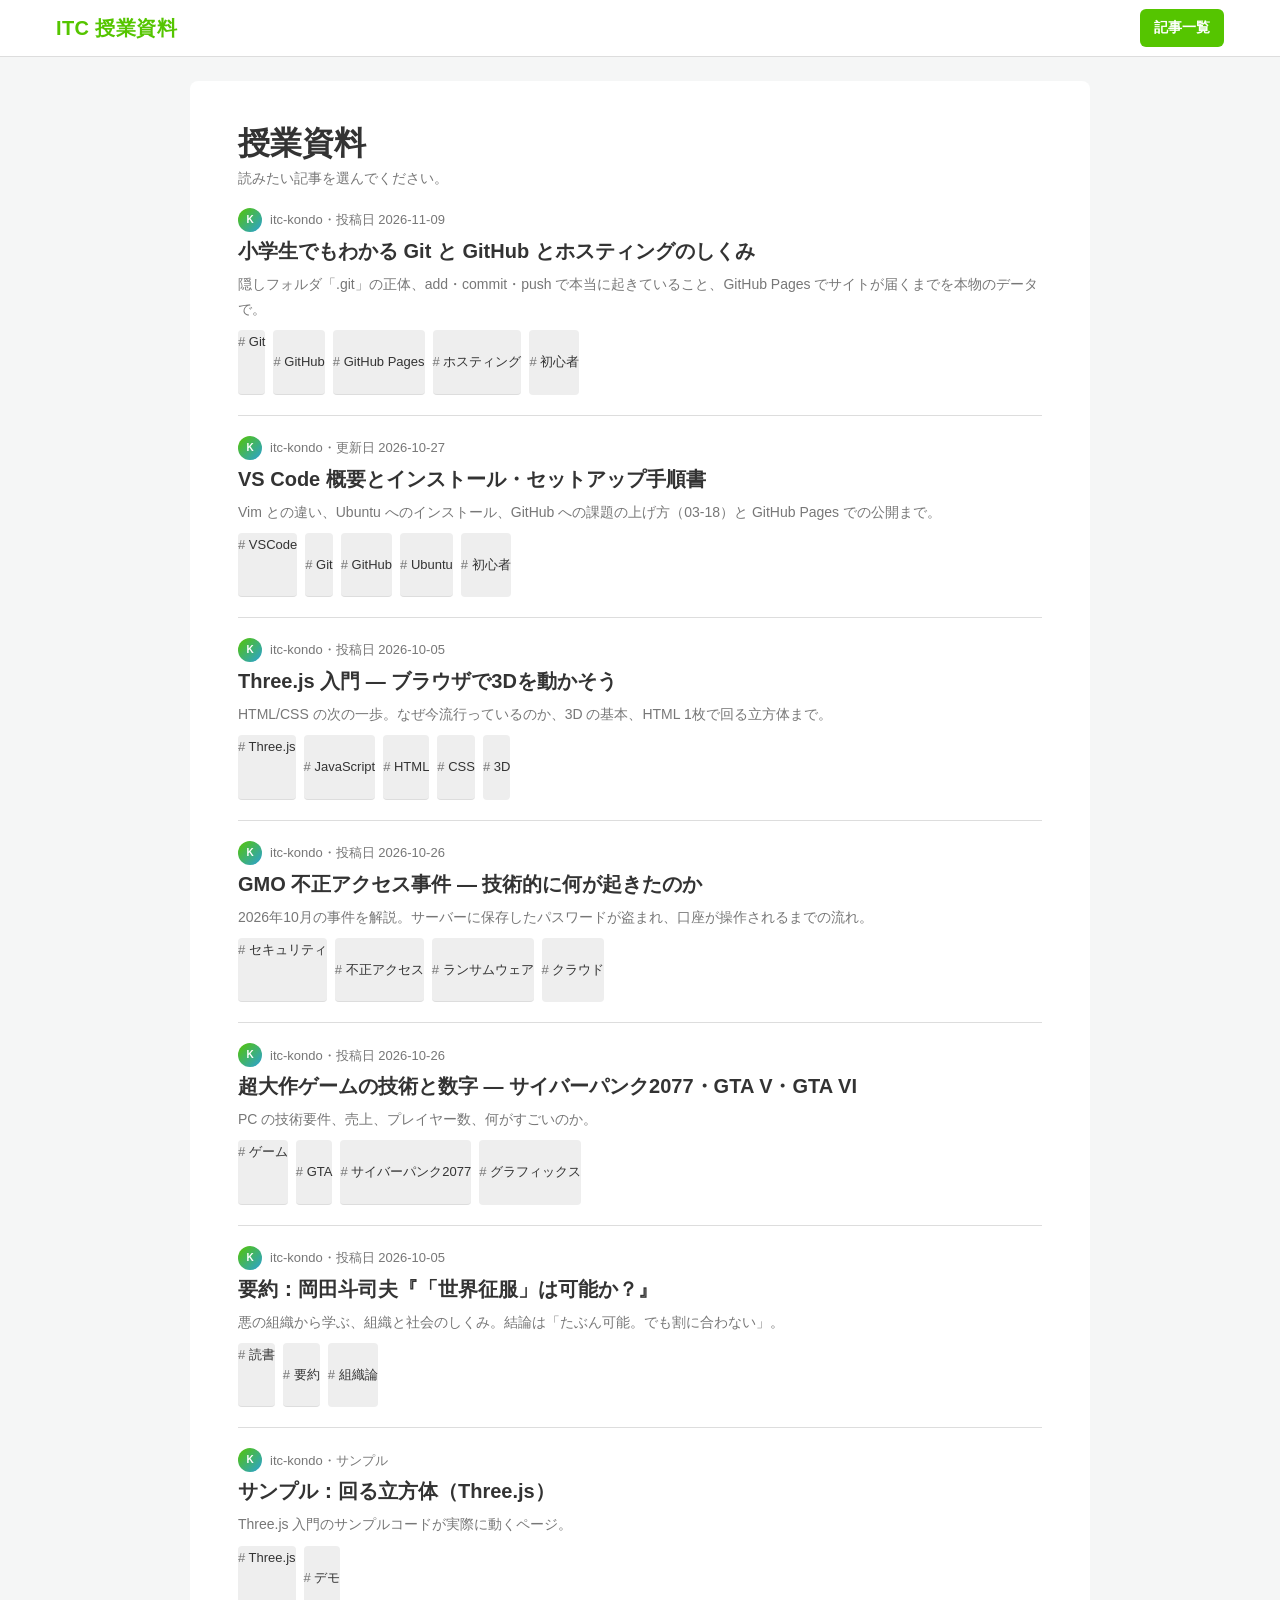
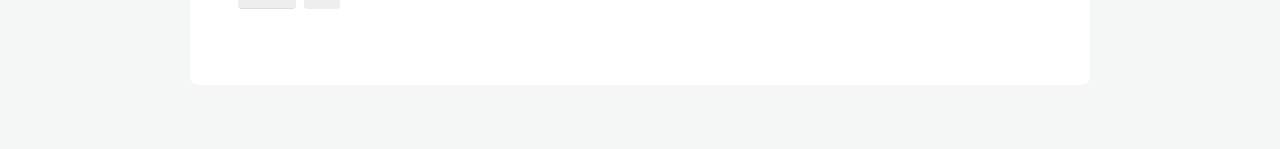
==== index.html @ 18dce59f "授業資料: 小学生でもわかる Git と GitHub とホスティングのしくみ を追加" ====
<!DOCTYPE html>
<html lang="ja">
<head>
  <meta charset="UTF-8">
  <meta name="viewport" content="width=device-width, initial-scale=1">
  <title>ITC 授業資料</title>
  <link rel="stylesheet" href="style.css">
</head>
<body>
<header class="site-header">
  <div class="site-header-inner">
    <a class="site-logo" href="./">ITC 授業資料</a>
    <nav class="site-nav"><a href="./">記事一覧</a></nav>
  </div>
</header>
<div class="layout">
<main>
  <h1>授業資料</h1>
  <p class="date">読みたい記事を選んでください。</p>

  <ul class="feed">
    <li>
      <div class="feed-meta"><span class="avatar">K</span>itc-kondo・投稿日 2026-11-09</div>
      <a class="feed-title" href="git-basics.html">小学生でもわかる Git と GitHub とホスティングのしくみ</a>
      <p>隠しフォルダ「.git」の正体、add・commit・push で本当に起きていること、GitHub Pages でサイトが届くまでを本物のデータで。</p>
      <ul class="tags"><li>Git</li><li>GitHub</li><li>GitHub Pages</li><li>ホスティング</li><li>初心者</li></ul>
    </li>
    <li>
      <div class="feed-meta"><span class="avatar">K</span>itc-kondo・更新日 2026-10-27</div>
      <a class="feed-title" href="vscode.html">VS Code 概要とインストール・セットアップ手順書</a>
      <p>Vim との違い、Ubuntu へのインストール、GitHub への課題の上げ方（03-18）と GitHub Pages での公開まで。</p>
      <ul class="tags"><li>VSCode</li><li>Git</li><li>GitHub</li><li>Ubuntu</li><li>初心者</li></ul>
    </li>
    <li>
      <div class="feed-meta"><span class="avatar">K</span>itc-kondo・投稿日 2026-10-05</div>
      <a class="feed-title" href="threejs.html">Three.js 入門 ― ブラウザで3Dを動かそう</a>
      <p>HTML/CSS の次の一歩。なぜ今流行っているのか、3D の基本、HTML 1枚で回る立方体まで。</p>
      <ul class="tags"><li>Three.js</li><li>JavaScript</li><li>HTML</li><li>CSS</li><li>3D</li></ul>
    </li>
    <li>
      <div class="feed-meta"><span class="avatar">K</span>itc-kondo・投稿日 2026-10-26</div>
      <a class="feed-title" href="gmo-incident.html">GMO 不正アクセス事件 ― 技術的に何が起きたのか</a>
      <p>2026年10月の事件を解説。サーバーに保存したパスワードが盗まれ、口座が操作されるまでの流れ。</p>
      <ul class="tags"><li>セキュリティ</li><li>不正アクセス</li><li>ランサムウェア</li><li>クラウド</li></ul>
    </li>
    <li>
      <div class="feed-meta"><span class="avatar">K</span>itc-kondo・投稿日 2026-10-26</div>
      <a class="feed-title" href="games.html">超大作ゲームの技術と数字 ― サイバーパンク2077・GTA V・GTA VI</a>
      <p>PC の技術要件、売上、プレイヤー数、何がすごいのか。</p>
      <ul class="tags"><li>ゲーム</li><li>GTA</li><li>サイバーパンク2077</li><li>グラフィックス</li></ul>
    </li>
    <li>
      <div class="feed-meta"><span class="avatar">K</span>itc-kondo・投稿日 2026-10-05</div>
      <a class="feed-title" href="sekai-seifuku.html">要約：岡田斗司夫『「世界征服」は可能か？』</a>
      <p>悪の組織から学ぶ、組織と社会のしくみ。結論は「たぶん可能。でも割に合わない」。</p>
      <ul class="tags"><li>読書</li><li>要約</li><li>組織論</li></ul>
    </li>
    <li>
      <div class="feed-meta"><span class="avatar">K</span>itc-kondo・サンプル</div>
      <a class="feed-title" href="demo/cube.html">サンプル：回る立方体（Three.js）</a>
      <p>Three.js 入門のサンプルコードが実際に動くページ。</p>
      <ul class="tags"><li>Three.js</li><li>デモ</li></ul>
    </li>
  </ul>
</main>
</div>
</body>
</html>
---- style.css ----
/* =========================================================
   技術記事サイト風のレイアウト（グレーの背景に白い記事カード）
   ========================================================= */
:root {
  --page-bg: #f5f6f6;
  --bg: #ffffff;            /* 記事カードの背景（図のチップの塗りにも使う） */
  --text: #333333;
  --muted: #777777;
  --line: #dddddd;
  --brand: #55c500;         /* ヘッダーやボタンの緑 */
  --brand-dark: #3ea400;
  --link: #0f83fd;
  --accent: #0f83fd;        /* 図・チップの色 */
  --accent-soft: #eef6ff;
  --code-bg: #364549;
  --code-text: #e3e3e3;
  --inline-code-bg: rgba(0, 0, 0, 0.05);
  --th-bg: #f6f7f7;
  --tag-bg: #eeeeee;
  --info-bg: #e8f3ff;
  --info-line: #87b9f0;
  --warn-bg: #fdf9e2;
  --warn-line: #e3c64a;
}
@media (prefers-color-scheme: dark) {
  :root {
    --page-bg: #1b1b1b;
    --bg: #262626;
    --text: #e6e6e6;
    --muted: #a3a3a3;
    --line: #3d3d3d;
    --link: #5aa9ff;
    --accent: #5aa9ff;
    --accent-soft: #1e2b3d;
    --code-bg: #1f2b2e;
    --inline-code-bg: rgba(255, 255, 255, 0.1);
    --th-bg: #2f2f2f;
    --tag-bg: #3a3a3a;
    --info-bg: #1e2b3d;
    --info-line: #3f6ea8;
    --warn-bg: #3a3420;
    --warn-line: #8a7425;
  }
}

* { box-sizing: border-box; }
html { -webkit-text-size-adjust: 100%; }
body {
  margin: 0;
  background: var(--page-bg);
  color: var(--text);
  font-family: -apple-system, BlinkMacSystemFont, "Hiragino Kaku Gothic ProN", "Hiragino Sans", "Noto Sans JP", Meiryo, sans-serif;
  font-size: 16px;
  line-height: 1.8;
  word-wrap: break-word;
}
a { color: var(--link); text-decoration: none; }
a:hover { text-decoration: underline; }

/* ---------- サイトのヘッダー ---------- */
.site-header {
  background: var(--bg);
  border-bottom: 1px solid var(--line);
}
.site-header-inner {
  max-width: 1200px;
  margin: 0 auto;
  height: 56px;
  padding: 0 16px;
  display: flex;
  align-items: center;
  justify-content: space-between;
}
.site-logo {
  color: var(--brand);
  font-weight: 800;
  font-size: 20px;
  letter-spacing: 0.02em;
}
.site-logo:hover { text-decoration: none; opacity: 0.85; }
.site-nav a {
  display: inline-block;
  padding: 6px 14px;
  border-radius: 6px;
  background: var(--brand);
  color: #fff;
  font-size: 14px;
  font-weight: 700;
}
.site-nav a:hover { background: var(--brand-dark); text-decoration: none; }

/* ---------- 本文のレイアウト ---------- */
.layout {
  max-width: 1200px;
  margin: 24px auto 64px;
  padding: 0 16px;
  display: grid;
  grid-template-columns: minmax(0, 1fr);
  gap: 24px;
}
.layout.has-side { grid-template-columns: minmax(0, 1fr) 280px; }
main {
  background: var(--bg);
  border-radius: 8px;
  padding: 40px 48px 56px;
  min-width: 0;
}
.layout:not(.has-side) main { max-width: 900px; width: 100%; margin: 0 auto; }

/* ---------- 記事の見出し部分（投稿者・日付・タイトル・タグ） ---------- */
.article-meta {
  display: flex;
  align-items: center;
  gap: 10px;
  color: var(--muted);
  font-size: 14px;
  margin-bottom: 12px;
  flex-wrap: wrap;
}
.avatar {
  width: 32px;
  height: 32px;
  border-radius: 50%;
  background: linear-gradient(135deg, var(--brand), #2ba0d8);
  color: #fff;
  font-size: 13px;
  font-weight: 700;
  display: inline-flex;
  align-items: center;
  justify-content: center;
}
.article-meta .author { color: var(--text); font-weight: 700; }
.article-title {
  display: flex;
  align-items: center;
  gap: 16px;
  margin: 0 0 16px;
}
.article-title img {
  width: 56px;
  height: 56px;
  flex: none;
  padding: 6px;   /* アイコンの周りに余白を取る（ブランドガイドライン） */
}
h1 {
  font-size: 2rem;
  line-height: 1.4;
  margin: 0;
  font-weight: 700;
}
.tags { display: flex; flex-wrap: wrap; gap: 8px; list-style: none; padding: 0; margin: 0 0 32px; }
.tags li {
  margin: 0;
  background: var(--tag-bg);
  border-radius: 4px;
  padding: 2px 10px;
  font-size: 13px;
  color: var(--text);
}
.tags li::before { content: "# "; color: var(--muted); }

/* ---------- 本文 ---------- */
main h2 {
  font-size: 1.6em;
  line-height: 1.4;
  margin: 2.4em 0 0.8em;
  padding-bottom: 0.3em;
  border-bottom: 1px solid var(--line);
}
main h3 {
  font-size: 1.3em;
  line-height: 1.4;
  margin: 2em 0 0.6em;
}
main h4 { font-size: 1.1em; margin: 1.6em 0 0.4em; }
h2, h3, h4 { scroll-margin-top: 16px; }
p { margin: 0 0 1.2em; }
ul, ol { padding-left: 1.6em; margin: 0 0 1.2em; }
li { margin: 0.25em 0; }
li > ul, li > ol { margin: 0.25em 0; }
strong { font-weight: 700; }
hr { border: none; border-top: 1px solid var(--line); margin: 2em 0; }

code {
  font-family: SFMono-Regular, Consolas, "Liberation Mono", Menlo, monospace;
  font-size: 0.9em;
  background: var(--inline-code-bg);
  padding: 0.15em 0.4em;
  border-radius: 4px;
}
pre {
  background: var(--code-bg);
  color: var(--code-text);
  border-radius: 4px;
  padding: 16px;
  margin: 0 0 1.4em;
  overflow-x: auto;
  line-height: 1.6;
}
pre code { background: none; padding: 0; font-size: 14px; color: inherit; border-radius: 0; }

/* コードブロックの左上にファイル名を付ける */
.code-frame { margin: 0 0 1.4em; }
.code-frame .code-name {
  display: inline-block;
  background: #777777;
  color: #ffffff;
  font-family: SFMono-Regular, Consolas, Menlo, monospace;
  font-size: 12px;
  padding: 3px 10px;
  border-radius: 4px 4px 0 0;
}
.code-frame pre { margin: 0; border-top-left-radius: 0; }

/* 表 */
.table-wrap { overflow-x: auto; margin: 0 0 1.4em; }
table { border-collapse: collapse; width: 100%; font-size: 15px; line-height: 1.6; }
th, td { border: 1px solid var(--line); padding: 8px 12px; text-align: left; vertical-align: top; }
th { background: var(--th-bg); font-weight: 700; white-space: nowrap; }

/* 補足・注意のボックス */
.note {
  position: relative;
  background: var(--info-bg);
  border-radius: 4px;
  padding: 14px 16px 14px 48px;
  margin: 0 0 1.4em;
}
.note::before {
  content: "i";
  position: absolute;
  left: 16px;
  top: 16px;
  width: 20px;
  height: 20px;
  border-radius: 50%;
  background: var(--info-line);
  color: #fff;
  font: 700 13px/20px Georgia, serif;
  text-align: center;
}
.note.warn { background: var(--warn-bg); }
.note.warn::before { content: "!"; background: var(--warn-line); font-family: inherit; }

figure { margin: 0 0 1.6em; }
figure svg { width: 100%; height: auto; display: block; }
figcaption { color: var(--muted); font-size: 13px; text-align: center; margin-top: 6px; }
.date { color: var(--muted); font-size: 14px; }

.btn {
  display: inline-block;
  background: var(--brand);
  color: #fff;
  padding: 8px 18px;
  border-radius: 6px;
  font-weight: 700;
}
.btn:hover { background: var(--brand-dark); text-decoration: none; }

/* ---------- 目次（右のサイドバー） ---------- */
.side { min-width: 0; }
.toc {
  position: sticky;
  top: 16px;
  background: var(--bg);
  border-radius: 8px;
  padding: 16px 16px 12px;
  max-height: calc(100vh - 32px);
  overflow-y: auto;
  font-size: 14px;
  line-height: 1.6;
}
.toc-title { margin: 0 0 8px; font-weight: 700; font-size: 15px; }
.toc ol { list-style: none; margin: 0; padding: 0; }
.toc li { margin: 0; }
.toc a {
  display: block;
  color: var(--text);
  padding: 4px 8px;
  border-left: 2px solid var(--line);
}
.toc a:hover { color: var(--link); border-left-color: var(--link); text-decoration: none; }
.toc ol ol a { padding-left: 20px; font-size: 13px; color: var(--muted); }
.toc .toc-sub { display: block; font-size: 12px; color: var(--muted); }

/* ---------- トップページの記事一覧 ---------- */
.feed { list-style: none; margin: 0; padding: 0; }
.feed li { margin: 0; padding: 20px 0; border-bottom: 1px solid var(--line); }
.feed li:first-child { padding-top: 0; }
.feed li:last-child { border-bottom: none; }
.feed .feed-meta { display: flex; align-items: center; gap: 8px; color: var(--muted); font-size: 13px; margin-bottom: 4px; }
.feed .feed-meta .avatar { width: 24px; height: 24px; font-size: 10px; }
.feed .feed-title { display: block; color: var(--text); font-size: 20px; font-weight: 700; line-height: 1.5; margin-bottom: 6px; }
.feed .feed-title:hover { color: var(--link); }
.feed p { margin: 0 0 8px; color: var(--muted); font-size: 14px; }
.feed .tags { margin: 0; }

/* ---------- スマホ・タブレット ---------- */
@media (max-width: 1000px) {
  .layout.has-side { grid-template-columns: minmax(0, 1fr); }
  .side { order: -1; }
  .toc { position: static; max-height: none; }
}
@media (max-width: 600px) {
  .layout { margin-top: 12px; padding: 0 8px; }
  main { padding: 24px 16px 40px; }
  h1 { font-size: 1.5rem; }
  .article-title img { width: 44px; height: 44px; padding: 4px; }
  main h2 { font-size: 1.35em; }
  main h3 { font-size: 1.15em; }
}

/* =========================================================
   図（SVG）とコマンドのチップ
   ========================================================= */
.dg-box { fill: none; stroke: #9ca3af; stroke-width: 1.25; }
.dg-main { fill: var(--accent); fill-opacity: .12; stroke: var(--accent); stroke-width: 2; }
.dg-line { fill: none; stroke: #9ca3af; stroke-width: 1.25; }
.dg-head { fill: #9ca3af; }
.dg-ink { fill: var(--text); }
.dg-quiet { fill: var(--muted); }
.dg-zone { fill: var(--accent-soft); fill-opacity: .55; stroke: var(--line); stroke-width: 1.25; }
.dg-chip { fill: var(--bg); stroke: var(--accent); stroke-width: 1.5; }
.dg-chip-text { fill: var(--accent); font-family: SFMono-Regular, Menlo, Consolas, monospace; font-weight: 700; }

.chips { display: flex; flex-wrap: wrap; gap: 8px 12px; margin: 0 0 1.4em; padding: 0; list-style: none; }
.chips li { margin: 0; display: inline-flex; align-items: center; gap: 6px; font-size: 14px; }
.chip {
  display: inline-block;
  padding: 1px 10px;
  border: 1.5px solid var(--accent);
  border-radius: 999px;
  color: var(--accent);
  background: var(--bg);
  font-family: SFMono-Regular, Menlo, Consolas, monospace;
  font-size: 13px;
  font-weight: 700;
  line-height: 1.6;
  white-space: nowrap;
}

/* イラスト（画像） */
figure img { width: 100%; height: auto; display: block; border-radius: 8px; border: 1px solid var(--line); }

/* クイズ（クリックで答え） */
details.quiz { border: 1px solid var(--line); border-radius: 6px; padding: 10px 14px; margin: 0 0 10px; }
details.quiz summary { cursor: pointer; font-weight: 700; }
details.quiz[open] summary { margin-bottom: 8px; }
details.quiz p { margin: 0; }
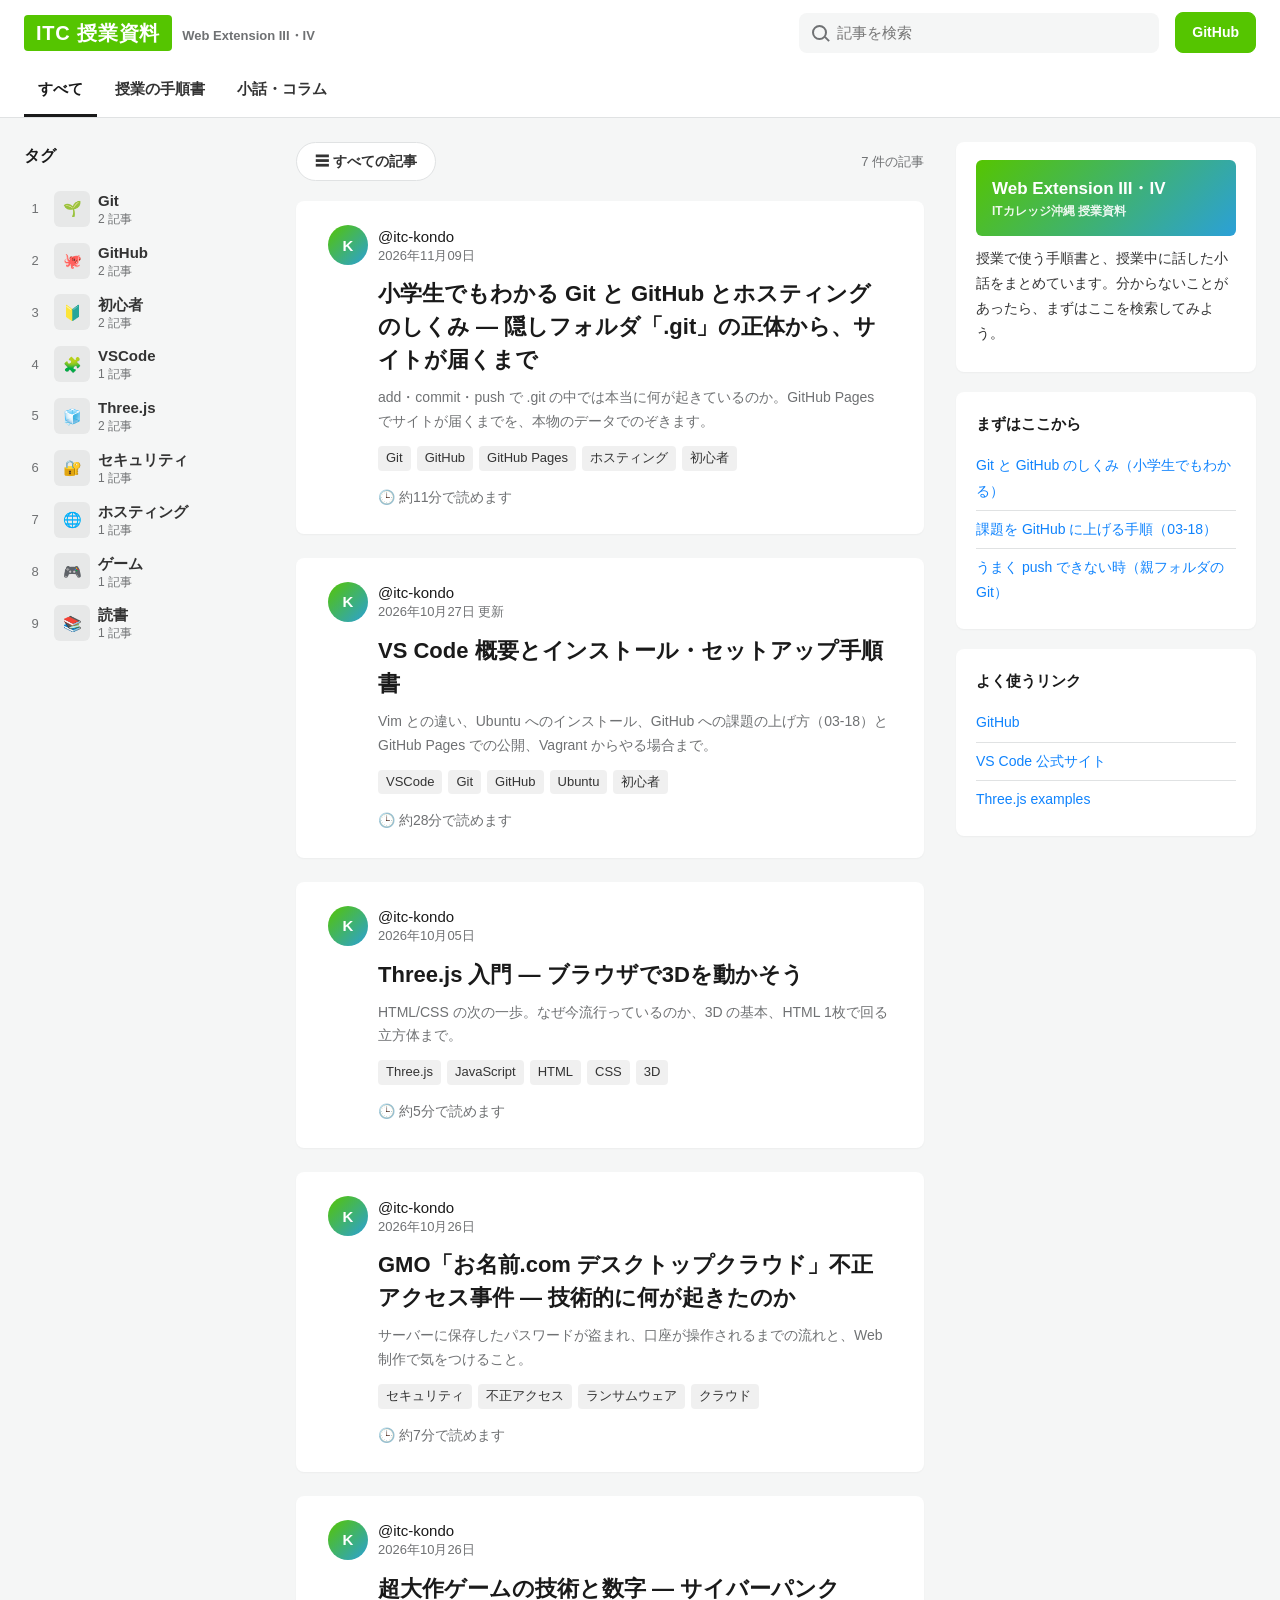
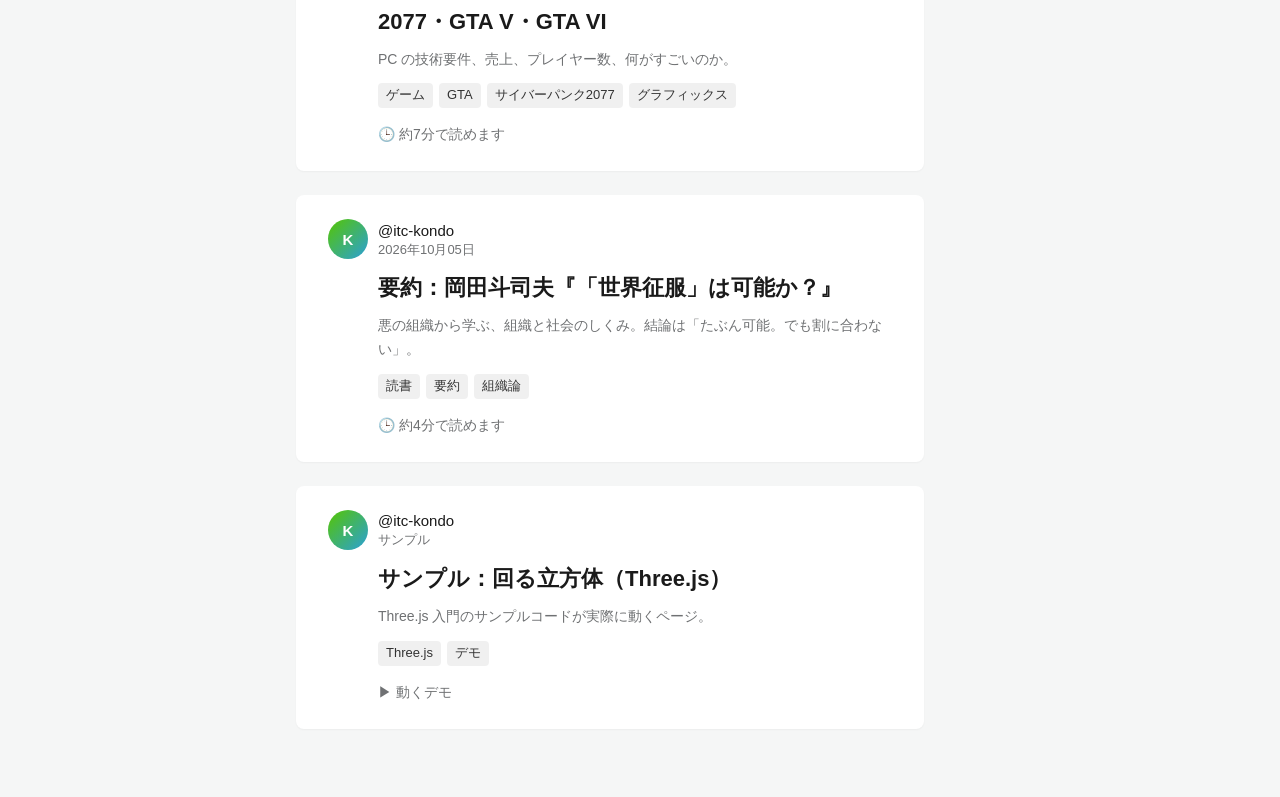
==== commit e8416ebf: "サイト全体を作り直し: 3列のトップ（タグ・記事カード・お知らせ）、記事ページに共有ボタンと目次、検索とタブで絞り込み" ====
--- a/index.html
+++ b/index.html
@@ -3,66 +3,124 @@
 <head>
   <meta charset="UTF-8">
   <meta name="viewport" content="width=device-width, initial-scale=1">
-  <title>ITC 授業資料</title>
+  <title>ITC 授業資料｜Web Extension III・IV</title>
   <link rel="stylesheet" href="style.css">
+  <script src="site.js" defer></script>
 </head>
 <body>
 <header class="site-header">
-  <div class="site-header-inner">
-    <a class="site-logo" href="./">ITC 授業資料</a>
-    <nav class="site-nav"><a href="./">記事一覧</a></nav>
+  <div class="header-top">
+    <a class="site-logo" href="./"><span class="logo-mark">ITC 授業資料</span><span class="logo-sub">Web Extension III・IV</span></a>
+    <form class="header-search" action="./" method="get" role="search"><input type="search" name="q" placeholder="記事を検索" aria-label="記事を検索"></form>
+    <a class="header-btn" href="https://github.com/itc-kondo/class-materials">GitHub</a>
   </div>
+  <nav class="header-tabs" aria-label="カテゴリ">
+    <a data-tab="all" href="./">すべて</a>
+    <a data-tab="class" href="./?tab=class">授業の手順書</a>
+    <a data-tab="column" href="./?tab=column">小話・コラム</a>
+  </nav>
 </header>
-<div class="layout">
-<main>
-  <h1>授業資料</h1>
-  <p class="date">読みたい記事を選んでください。</p>
 
-  <ul class="feed">
-    <li>
-      <div class="feed-meta"><span class="avatar">K</span>itc-kondo・投稿日 2026-11-09</div>
-      <a class="feed-title" href="git-basics.html">小学生でもわかる Git と GitHub とホスティングのしくみ</a>
-      <p>隠しフォルダ「.git」の正体、add・commit・push で本当に起きていること、GitHub Pages でサイトが届くまでを本物のデータで。</p>
-      <ul class="tags"><li>Git</li><li>GitHub</li><li>GitHub Pages</li><li>ホスティング</li><li>初心者</li></ul>
-    </li>
-    <li>
-      <div class="feed-meta"><span class="avatar">K</span>itc-kondo・更新日 2026-10-27</div>
-      <a class="feed-title" href="vscode.html">VS Code 概要とインストール・セットアップ手順書</a>
-      <p>Vim との違い、Ubuntu へのインストール、GitHub への課題の上げ方（03-18）と GitHub Pages での公開まで。</p>
-      <ul class="tags"><li>VSCode</li><li>Git</li><li>GitHub</li><li>Ubuntu</li><li>初心者</li></ul>
-    </li>
-    <li>
-      <div class="feed-meta"><span class="avatar">K</span>itc-kondo・投稿日 2026-10-05</div>
-      <a class="feed-title" href="threejs.html">Three.js 入門 ― ブラウザで3Dを動かそう</a>
-      <p>HTML/CSS の次の一歩。なぜ今流行っているのか、3D の基本、HTML 1枚で回る立方体まで。</p>
-      <ul class="tags"><li>Three.js</li><li>JavaScript</li><li>HTML</li><li>CSS</li><li>3D</li></ul>
-    </li>
-    <li>
-      <div class="feed-meta"><span class="avatar">K</span>itc-kondo・投稿日 2026-10-26</div>
-      <a class="feed-title" href="gmo-incident.html">GMO 不正アクセス事件 ― 技術的に何が起きたのか</a>
-      <p>2026年10月の事件を解説。サーバーに保存したパスワードが盗まれ、口座が操作されるまでの流れ。</p>
-      <ul class="tags"><li>セキュリティ</li><li>不正アクセス</li><li>ランサムウェア</li><li>クラウド</li></ul>
-    </li>
-    <li>
-      <div class="feed-meta"><span class="avatar">K</span>itc-kondo・投稿日 2026-10-26</div>
-      <a class="feed-title" href="games.html">超大作ゲームの技術と数字 ― サイバーパンク2077・GTA V・GTA VI</a>
-      <p>PC の技術要件、売上、プレイヤー数、何がすごいのか。</p>
-      <ul class="tags"><li>ゲーム</li><li>GTA</li><li>サイバーパンク2077</li><li>グラフィックス</li></ul>
-    </li>
-    <li>
-      <div class="feed-meta"><span class="avatar">K</span>itc-kondo・投稿日 2026-10-05</div>
-      <a class="feed-title" href="sekai-seifuku.html">要約：岡田斗司夫『「世界征服」は可能か？』</a>
-      <p>悪の組織から学ぶ、組織と社会のしくみ。結論は「たぶん可能。でも割に合わない」。</p>
-      <ul class="tags"><li>読書</li><li>要約</li><li>組織論</li></ul>
-    </li>
-    <li>
-      <div class="feed-meta"><span class="avatar">K</span>itc-kondo・サンプル</div>
-      <a class="feed-title" href="demo/cube.html">サンプル：回る立方体（Three.js）</a>
-      <p>Three.js 入門のサンプルコードが実際に動くページ。</p>
-      <ul class="tags"><li>Three.js</li><li>デモ</li></ul>
-    </li>
-  </ul>
-</main>
+<div class="home">
+  <!-- 左：タグ -->
+  <aside class="home-side home-left">
+    <h2>タグ</h2>
+    <ol class="rank">
+      <li><a href="./?q=Git"><span class="tag-icon">🌱</span><span><span class="tag-name">Git</span><span class="tag-count">2 記事</span></span></a></li>
+      <li><a href="./?q=GitHub"><span class="tag-icon">🐙</span><span><span class="tag-name">GitHub</span><span class="tag-count">2 記事</span></span></a></li>
+      <li><a href="./?q=初心者"><span class="tag-icon">🔰</span><span><span class="tag-name">初心者</span><span class="tag-count">2 記事</span></span></a></li>
+      <li><a href="./?q=VSCode"><span class="tag-icon">🧩</span><span><span class="tag-name">VSCode</span><span class="tag-count">1 記事</span></span></a></li>
+      <li><a href="./?q=Three.js"><span class="tag-icon">🧊</span><span><span class="tag-name">Three.js</span><span class="tag-count">2 記事</span></span></a></li>
+      <li><a href="./?q=セキュリティ"><span class="tag-icon">🔐</span><span><span class="tag-name">セキュリティ</span><span class="tag-count">1 記事</span></span></a></li>
+      <li><a href="./?q=ホスティング"><span class="tag-icon">🌐</span><span><span class="tag-name">ホスティング</span><span class="tag-count">1 記事</span></span></a></li>
+      <li><a href="./?q=ゲーム"><span class="tag-icon">🎮</span><span><span class="tag-name">ゲーム</span><span class="tag-count">1 記事</span></span></a></li>
+      <li><a href="./?q=読書"><span class="tag-icon">📚</span><span><span class="tag-name">読書</span><span class="tag-count">1 記事</span></span></a></li>
+    </ol>
+  </aside>
+
+  <!-- 中央：記事一覧 -->
+  <section>
+    <div class="feed-head">
+      <span class="feed-filter">☰ すべての記事</span>
+      <span class="feed-info"></span>
+    </div>
+    <ul class="feed">
+      <li class="feed-card" data-cat="class">
+        <div class="feed-user"><span class="avatar">K</span><div><div class="name">@itc-kondo</div><div class="date">2026年11月09日</div></div></div>
+        <a class="feed-title" href="git-basics.html">小学生でもわかる Git と GitHub とホスティングのしくみ ― 隠しフォルダ「.git」の正体から、サイトが届くまで</a>
+        <p class="feed-desc">add・commit・push で .git の中では本当に何が起きているのか。GitHub Pages でサイトが届くまでを、本物のデータでのぞきます。</p>
+        <ul class="tags"><li>Git</li><li>GitHub</li><li>GitHub Pages</li><li>ホスティング</li><li>初心者</li></ul>
+        <div class="feed-foot"><span class="read">🕒 約11分で読めます</span></div>
+      </li>
+      <li class="feed-card" data-cat="class">
+        <div class="feed-user"><span class="avatar">K</span><div><div class="name">@itc-kondo</div><div class="date">2026年10月27日 更新</div></div></div>
+        <a class="feed-title" href="vscode.html">VS Code 概要とインストール・セットアップ手順書</a>
+        <p class="feed-desc">Vim との違い、Ubuntu へのインストール、GitHub への課題の上げ方（03-18）と GitHub Pages での公開、Vagrant からやる場合まで。</p>
+        <ul class="tags"><li>VSCode</li><li>Git</li><li>GitHub</li><li>Ubuntu</li><li>初心者</li></ul>
+        <div class="feed-foot"><span class="read">🕒 約28分で読めます</span></div>
+      </li>
+      <li class="feed-card" data-cat="class">
+        <div class="feed-user"><span class="avatar">K</span><div><div class="name">@itc-kondo</div><div class="date">2026年10月05日</div></div></div>
+        <a class="feed-title" href="threejs.html">Three.js 入門 ― ブラウザで3Dを動かそう</a>
+        <p class="feed-desc">HTML/CSS の次の一歩。なぜ今流行っているのか、3D の基本、HTML 1枚で回る立方体まで。</p>
+        <ul class="tags"><li>Three.js</li><li>JavaScript</li><li>HTML</li><li>CSS</li><li>3D</li></ul>
+        <div class="feed-foot"><span class="read">🕒 約5分で読めます</span></div>
+      </li>
+      <li class="feed-card" data-cat="column">
+        <div class="feed-user"><span class="avatar">K</span><div><div class="name">@itc-kondo</div><div class="date">2026年10月26日</div></div></div>
+        <a class="feed-title" href="gmo-incident.html">GMO「お名前.com デスクトップクラウド」不正アクセス事件 ― 技術的に何が起きたのか</a>
+        <p class="feed-desc">サーバーに保存したパスワードが盗まれ、口座が操作されるまでの流れと、Web 制作で気をつけること。</p>
+        <ul class="tags"><li>セキュリティ</li><li>不正アクセス</li><li>ランサムウェア</li><li>クラウド</li></ul>
+        <div class="feed-foot"><span class="read">🕒 約7分で読めます</span></div>
+      </li>
+      <li class="feed-card" data-cat="column">
+        <div class="feed-user"><span class="avatar">K</span><div><div class="name">@itc-kondo</div><div class="date">2026年10月26日</div></div></div>
+        <a class="feed-title" href="games.html">超大作ゲームの技術と数字 ― サイバーパンク2077・GTA V・GTA VI</a>
+        <p class="feed-desc">PC の技術要件、売上、プレイヤー数、何がすごいのか。</p>
+        <ul class="tags"><li>ゲーム</li><li>GTA</li><li>サイバーパンク2077</li><li>グラフィックス</li></ul>
+        <div class="feed-foot"><span class="read">🕒 約7分で読めます</span></div>
+      </li>
+      <li class="feed-card" data-cat="column">
+        <div class="feed-user"><span class="avatar">K</span><div><div class="name">@itc-kondo</div><div class="date">2026年10月05日</div></div></div>
+        <a class="feed-title" href="sekai-seifuku.html">要約：岡田斗司夫『「世界征服」は可能か？』</a>
+        <p class="feed-desc">悪の組織から学ぶ、組織と社会のしくみ。結論は「たぶん可能。でも割に合わない」。</p>
+        <ul class="tags"><li>読書</li><li>要約</li><li>組織論</li></ul>
+        <div class="feed-foot"><span class="read">🕒 約4分で読めます</span></div>
+      </li>
+      <li class="feed-card" data-cat="class">
+        <div class="feed-user"><span class="avatar">K</span><div><div class="name">@itc-kondo</div><div class="date">サンプル</div></div></div>
+        <a class="feed-title" href="demo/cube.html">サンプル：回る立方体（Three.js）</a>
+        <p class="feed-desc">Three.js 入門のサンプルコードが実際に動くページ。</p>
+        <ul class="tags"><li>Three.js</li><li>デモ</li></ul>
+        <div class="feed-foot"><span class="read">▶ 動くデモ</span></div>
+      </li>
+    </ul>
+    <p class="feed-empty" hidden>見つかりませんでした。別のことばで検索してみてください。</p>
+  </section>
+
+  <!-- 右：お知らせ -->
+  <aside class="home-side home-right">
+    <div class="box">
+      <div class="hero-box">Web Extension III・IV<small>ITカレッジ沖縄 授業資料</small></div>
+      <p>授業で使う手順書と、授業中に話した小話をまとめています。分からないことがあったら、まずはここを検索してみよう。</p>
+    </div>
+    <div class="box">
+      <h2>まずはここから</h2>
+      <ul>
+        <li><a href="git-basics.html">Git と GitHub のしくみ（小学生でもわかる）</a></li>
+        <li><a href="vscode.html#git">課題を GitHub に上げる手順（03-18）</a></li>
+        <li><a href="vscode.html#nested-git">うまく push できない時（親フォルダの Git）</a></li>
+      </ul>
+    </div>
+    <div class="box">
+      <h2>よく使うリンク</h2>
+      <ul>
+        <li><a href="https://github.com/">GitHub</a></li>
+        <li><a href="https://code.visualstudio.com/">VS Code 公式サイト</a></li>
+        <li><a href="https://threejs.org/examples/">Three.js examples</a></li>
+      </ul>
+    </div>
+  </aside>
 </div>
 </body>
 </html>
--- a/style.css
+++ b/style.css
@@ -1,41 +1,46 @@
 /* =========================================================
-   技術記事サイト風のレイアウト（グレーの背景に白い記事カード）
+   技術記事サイト風のデザイン（グレーの背景に白いカード）
    ========================================================= */
 :root {
   --page-bg: #f5f6f6;
-  --bg: #ffffff;            /* 記事カードの背景（図のチップの塗りにも使う） */
+  --bg: #ffffff;              /* カードの背景（図のチップの塗りにも使う） */
   --text: #333333;
-  --muted: #777777;
-  --line: #dddddd;
-  --brand: #55c500;         /* ヘッダーやボタンの緑 */
-  --brand-dark: #3ea400;
+  --text-strong: #1a1a1a;
+  --muted: #6f7173;
+  --line: #e0e2e3;
+  --brand: #55c500;           /* ロゴ・ボタンの緑 */
+  --brand-dark: #3e9b00;
   --link: #0f83fd;
-  --accent: #0f83fd;        /* 図・チップの色 */
+  --accent: #0f83fd;          /* 図・チップの色 */
   --accent-soft: #eef6ff;
   --code-bg: #364549;
   --code-text: #e3e3e3;
   --inline-code-bg: rgba(0, 0, 0, 0.05);
   --th-bg: #f6f7f7;
-  --tag-bg: #eeeeee;
+  --tag-bg: rgba(0, 0, 0, 0.06);
+  --tag-text: #333333;
   --info-bg: #e8f3ff;
   --info-line: #87b9f0;
   --warn-bg: #fdf9e2;
   --warn-line: #e3c64a;
+  --shadow: 0 1px 2px rgba(0, 0, 0, 0.04);
 }
 @media (prefers-color-scheme: dark) {
   :root {
-    --page-bg: #1b1b1b;
-    --bg: #262626;
-    --text: #e6e6e6;
-    --muted: #a3a3a3;
-    --line: #3d3d3d;
+    --page-bg: #1b1d1f;
+    --bg: #26292b;
+    --text: #e3e5e7;
+    --text-strong: #ffffff;
+    --muted: #a3a6a9;
+    --line: #3b3f42;
     --link: #5aa9ff;
     --accent: #5aa9ff;
     --accent-soft: #1e2b3d;
-    --code-bg: #1f2b2e;
+    --code-bg: #1d2628;
     --inline-code-bg: rgba(255, 255, 255, 0.1);
-    --th-bg: #2f2f2f;
-    --tag-bg: #3a3a3a;
+    --th-bg: #2f3335;
+    --tag-bg: rgba(255, 255, 255, 0.1);
+    --tag-text: #e3e5e7;
     --info-bg: #1e2b3d;
     --info-line: #3f6ea8;
     --warn-bg: #3a3420;
@@ -57,107 +62,263 @@
 a { color: var(--link); text-decoration: none; }
 a:hover { text-decoration: underline; }
 
-/* ---------- サイトのヘッダー ---------- */
-.site-header {
-  background: var(--bg);
-  border-bottom: 1px solid var(--line);
-}
-.site-header-inner {
-  max-width: 1200px;
+/* =========================================================
+   ヘッダー（ロゴ・検索・タブ）
+   ========================================================= */
+.site-header { background: var(--bg); border-bottom: 1px solid var(--line); }
+.header-top {
+  max-width: 1280px;
   margin: 0 auto;
-  height: 56px;
-  padding: 0 16px;
+  padding: 12px 24px;
   display: flex;
   align-items: center;
-  justify-content: space-between;
-}
-.site-logo {
-  color: var(--brand);
+  gap: 16px;
+}
+.site-logo { display: inline-flex; align-items: baseline; gap: 10px; flex: none; }
+.site-logo:hover { text-decoration: none; }
+.site-logo .logo-mark {
+  background: var(--brand);
+  color: #fff;
   font-weight: 800;
   font-size: 20px;
-  letter-spacing: 0.02em;
-}
-.site-logo:hover { text-decoration: none; opacity: 0.85; }
-.site-nav a {
+  letter-spacing: 0.04em;
+  padding: 4px 12px;
+  border-radius: 4px;
+  line-height: 1.4;
+}
+.site-logo .logo-sub { color: var(--muted); font-size: 13px; font-weight: 700; white-space: nowrap; }
+.header-search { margin-left: auto; position: relative; width: 360px; max-width: 40vw; }
+.header-search input {
+  width: 100%;
+  height: 40px;
+  border: none;
+  border-radius: 8px;
+  background: var(--page-bg);
+  color: var(--text);
+  padding: 0 14px 0 38px;
+  font-size: 15px;
+  font-family: inherit;
+}
+.header-search input:focus { outline: 2px solid var(--brand); background: var(--bg); }
+.header-search::before {
+  content: "";
+  position: absolute;
+  left: 13px;
+  top: 12px;
+  width: 11px;
+  height: 11px;
+  border: 2px solid var(--muted);
+  border-radius: 50%;
+}
+.header-search::after {
+  content: "";
+  position: absolute;
+  left: 25px;
+  top: 25px;
+  width: 6px;
+  height: 2px;
+  background: var(--muted);
+  transform: rotate(45deg);
+}
+.header-btn {
+  flex: none;
   display: inline-block;
-  padding: 6px 14px;
-  border-radius: 6px;
+  padding: 7px 16px;
+  border-radius: 8px;
+  font-weight: 700;
+  font-size: 14px;
+  border: 1px solid var(--brand);
   background: var(--brand);
   color: #fff;
+}
+.header-btn:hover { background: var(--brand-dark); text-decoration: none; }
+.header-tabs {
+  max-width: 1280px;
+  margin: 0 auto;
+  padding: 0 24px;
+  display: flex;
+  gap: 4px;
+  overflow-x: auto;
+  scrollbar-width: none;
+}
+.header-tabs a {
+  flex: none;
+  color: var(--text);
+  font-weight: 700;
+  font-size: 15px;
+  padding: 10px 14px 12px;
+  border-bottom: 3px solid transparent;
+}
+.header-tabs a:hover { text-decoration: none; color: var(--text-strong); }
+.header-tabs a.active { border-bottom-color: var(--text-strong); color: var(--text-strong); }
+
+/* =========================================================
+   トップページ（3列：タグ ／ 記事一覧 ／ お知らせ）
+   ========================================================= */
+.home {
+  max-width: 1280px;
+  margin: 24px auto 64px;
+  padding: 0 24px;
+  display: grid;
+  grid-template-columns: 240px minmax(0, 1fr) 300px;
+  gap: 32px;
+  align-items: start;
+}
+.home-side h2 { font-size: 16px; margin: 0 0 12px; color: var(--text-strong); }
+.rank { list-style: none; margin: 0 0 28px; padding: 0; counter-reset: rank; }
+.rank li { counter-increment: rank; margin: 0; }
+.rank a {
+  display: grid;
+  grid-template-columns: 22px 36px 1fr;
+  align-items: center;
+  gap: 8px;
+  padding: 7px 0;
+  color: var(--text);
+}
+.rank a:hover { text-decoration: none; color: var(--link); }
+.rank a::before { content: counter(rank); color: var(--muted); font-size: 13px; text-align: center; }
+.rank .tag-icon {
+  width: 36px;
+  height: 36px;
+  border-radius: 6px;
+  background: var(--tag-bg);
+  display: inline-flex;
+  align-items: center;
+  justify-content: center;
+  font-size: 15px;
+}
+.rank .tag-name { display: block; font-weight: 700; font-size: 15px; line-height: 1.4; }
+.rank .tag-count { display: block; color: var(--muted); font-size: 12px; line-height: 1.4; }
+.side-note { color: var(--muted); font-size: 12px; margin: -16px 0 24px; }
+
+.feed-head { display: flex; align-items: center; justify-content: space-between; margin: 0 0 16px; gap: 12px; }
+.feed-filter {
+  display: inline-flex;
+  align-items: center;
+  gap: 8px;
+  background: var(--bg);
+  border: 1px solid var(--line);
+  border-radius: 999px;
+  padding: 6px 18px;
   font-size: 14px;
   font-weight: 700;
 }
-.site-nav a:hover { background: var(--brand-dark); text-decoration: none; }
-
-/* ---------- 本文のレイアウト ---------- */
-.layout {
-  max-width: 1200px;
+.feed-head .feed-info { color: var(--muted); font-size: 13px; }
+.feed { list-style: none; margin: 0; padding: 0; display: flex; flex-direction: column; gap: 16px; }
+.feed-card {
+  background: var(--bg);
+  border-radius: 8px;
+  padding: 24px 32px;
+  box-shadow: var(--shadow);
+}
+.feed-card[hidden] { display: none; }
+.feed-user { display: flex; align-items: center; gap: 10px; }
+.feed-user .avatar { width: 40px; height: 40px; font-size: 15px; }
+.feed-user .name { font-size: 15px; color: var(--text-strong); line-height: 1.4; }
+.feed-user .date { font-size: 13px; color: var(--muted); line-height: 1.4; }
+.feed-title {
+  display: block;
+  margin: 12px 0 10px 50px;
+  font-size: 22px;
+  font-weight: 700;
+  line-height: 1.5;
+  color: var(--text-strong);
+}
+.feed-title:hover { text-decoration: underline; }
+.feed-desc { margin: 0 0 12px 50px; color: var(--muted); font-size: 14px; line-height: 1.7; }
+.feed-card .tags { margin: 0 0 14px 50px; }
+.feed-foot { margin-left: 50px; display: flex; align-items: center; gap: 18px; color: var(--muted); font-size: 14px; }
+.feed-foot .read { display: inline-flex; align-items: center; gap: 6px; }
+.feed-empty { background: var(--bg); border-radius: 8px; padding: 32px; text-align: center; color: var(--muted); }
+
+.box { background: var(--bg); border-radius: 8px; padding: 18px 20px; margin: 0 0 20px; box-shadow: var(--shadow); }
+.box h2 { font-size: 15px; margin: 0 0 10px; }
+.box p { font-size: 14px; margin: 0 0 8px; }
+.box ul { list-style: none; padding: 0; margin: 0; font-size: 14px; }
+.box li { margin: 0; padding: 6px 0; border-top: 1px solid var(--line); }
+.box li:first-child { border-top: none; }
+.box .hero-box {
+  border-radius: 6px;
+  background: linear-gradient(135deg, var(--brand), #2ba0d8);
+  color: #fff;
+  padding: 16px;
+  font-weight: 800;
+  font-size: 17px;
+  line-height: 1.5;
+  margin-bottom: 10px;
+}
+.box .hero-box small { display: block; font-weight: 600; font-size: 12px; opacity: 0.9; }
+
+/* =========================================================
+   記事ページ（3列：共有ボタン ／ 記事 ／ 目次）
+   ========================================================= */
+.article-layout {
+  max-width: 1280px;
   margin: 24px auto 64px;
-  padding: 0 16px;
+  padding: 0 24px;
   display: grid;
-  grid-template-columns: minmax(0, 1fr);
-  gap: 24px;
-}
-.layout.has-side { grid-template-columns: minmax(0, 1fr) 280px; }
+  grid-template-columns: 64px minmax(0, 1fr) 300px;
+  gap: 28px;
+  align-items: start;
+}
+.rail { position: sticky; top: 24px; display: flex; flex-direction: column; align-items: center; gap: 14px; }
+.rail a, .rail button {
+  width: 48px;
+  height: 48px;
+  border-radius: 50%;
+  background: var(--bg);
+  border: 1px solid var(--line);
+  color: var(--text);
+  display: inline-flex;
+  align-items: center;
+  justify-content: center;
+  font: 700 17px/1 -apple-system, sans-serif;
+  cursor: pointer;
+  padding: 0;
+}
+.rail a:hover, .rail button:hover { border-color: var(--muted); text-decoration: none; }
+.rail svg { width: 20px; height: 20px; fill: currentColor; }
+.rail .rail-label { font-size: 11px; color: var(--muted); margin-top: -10px; }
+.copied { position: fixed; left: 50%; bottom: 32px; transform: translateX(-50%); background: #333; color: #fff; padding: 8px 18px; border-radius: 8px; font-size: 14px; z-index: 10; }
+
 main {
   background: var(--bg);
   border-radius: 8px;
-  padding: 40px 48px 56px;
+  padding: 48px 64px 64px;
   min-width: 0;
-}
-.layout:not(.has-side) main { max-width: 900px; width: 100%; margin: 0 auto; }
-
-/* ---------- 記事の見出し部分（投稿者・日付・タイトル・タグ） ---------- */
-.article-meta {
-  display: flex;
-  align-items: center;
-  gap: 10px;
-  color: var(--muted);
-  font-size: 14px;
-  margin-bottom: 12px;
-  flex-wrap: wrap;
-}
+  box-shadow: var(--shadow);
+}
+.article-meta { display: flex; align-items: center; gap: 10px; margin-bottom: 14px; flex-wrap: wrap; }
 .avatar {
-  width: 32px;
-  height: 32px;
+  width: 28px;
+  height: 28px;
   border-radius: 50%;
   background: linear-gradient(135deg, var(--brand), #2ba0d8);
   color: #fff;
-  font-size: 13px;
-  font-weight: 700;
+  font-size: 12px;
+  font-weight: 800;
   display: inline-flex;
   align-items: center;
   justify-content: center;
-}
-.article-meta .author { color: var(--text); font-weight: 700; }
-.article-title {
-  display: flex;
-  align-items: center;
-  gap: 16px;
-  margin: 0 0 16px;
-}
-.article-title img {
-  width: 56px;
-  height: 56px;
   flex: none;
-  padding: 6px;   /* アイコンの周りに余白を取る（ブランドガイドライン） */
-}
-h1 {
-  font-size: 2rem;
-  line-height: 1.4;
-  margin: 0;
-  font-weight: 700;
-}
-.tags { display: flex; flex-wrap: wrap; gap: 8px; list-style: none; padding: 0; margin: 0 0 32px; }
+}
+.article-meta .author { color: var(--text-strong); font-weight: 700; font-size: 15px; }
+.article-title { display: flex; align-items: center; gap: 16px; margin: 0 0 16px; }
+.article-title img { width: 56px; height: 56px; flex: none; padding: 6px; }
+h1 { font-size: 32px; line-height: 1.45; margin: 0; font-weight: 700; color: var(--text-strong); }
+.tags { display: flex; flex-wrap: wrap; gap: 6px; list-style: none; padding: 0; margin: 0 0 12px; }
 .tags li {
   margin: 0;
   background: var(--tag-bg);
+  color: var(--tag-text);
   border-radius: 4px;
-  padding: 2px 10px;
+  padding: 2px 8px;
   font-size: 13px;
-  color: var(--text);
-}
-.tags li::before { content: "# "; color: var(--muted); }
+  line-height: 1.6;
+}
+.tags a { color: inherit; }
+.article-dates { color: var(--muted); font-size: 14px; margin: 0 0 40px; }
+.article-dates span + span { margin-left: 14px; }
 
 /* ---------- 本文 ---------- */
 main h2 {
@@ -166,12 +327,9 @@
   margin: 2.4em 0 0.8em;
   padding-bottom: 0.3em;
   border-bottom: 1px solid var(--line);
-}
-main h3 {
-  font-size: 1.3em;
-  line-height: 1.4;
-  margin: 2em 0 0.6em;
-}
+  color: var(--text-strong);
+}
+main h3 { font-size: 1.3em; line-height: 1.4; margin: 2em 0 0.6em; color: var(--text-strong); }
 main h4 { font-size: 1.1em; margin: 1.6em 0 0.4em; }
 h2, h3, h4 { scroll-margin-top: 16px; }
 p { margin: 0 0 1.2em; }
@@ -198,8 +356,6 @@
   line-height: 1.6;
 }
 pre code { background: none; padding: 0; font-size: 14px; color: inherit; border-radius: 0; }
-
-/* コードブロックの左上にファイル名を付ける */
 .code-frame { margin: 0 0 1.4em; }
 .code-frame .code-name {
   display: inline-block;
@@ -212,13 +368,11 @@
 }
 .code-frame pre { margin: 0; border-top-left-radius: 0; }
 
-/* 表 */
 .table-wrap { overflow-x: auto; margin: 0 0 1.4em; }
 table { border-collapse: collapse; width: 100%; font-size: 15px; line-height: 1.6; }
 th, td { border: 1px solid var(--line); padding: 8px 12px; text-align: left; vertical-align: top; }
 th { background: var(--th-bg); font-weight: 700; white-space: nowrap; }
 
-/* 補足・注意のボックス */
 .note {
   position: relative;
   background: var(--info-bg);
@@ -244,67 +398,54 @@
 
 figure { margin: 0 0 1.6em; }
 figure svg { width: 100%; height: auto; display: block; }
+figure img { width: 100%; height: auto; display: block; border-radius: 8px; border: 1px solid var(--line); }
 figcaption { color: var(--muted); font-size: 13px; text-align: center; margin-top: 6px; }
 .date { color: var(--muted); font-size: 14px; }
 
-.btn {
-  display: inline-block;
-  background: var(--brand);
-  color: #fff;
-  padding: 8px 18px;
-  border-radius: 6px;
-  font-weight: 700;
-}
+.btn { display: inline-block; background: var(--brand); color: #fff; padding: 8px 18px; border-radius: 8px; font-weight: 700; }
 .btn:hover { background: var(--brand-dark); text-decoration: none; }
 
-/* ---------- 目次（右のサイドバー） ---------- */
-.side { min-width: 0; }
-.toc {
-  position: sticky;
-  top: 16px;
-  background: var(--bg);
-  border-radius: 8px;
-  padding: 16px 16px 12px;
-  max-height: calc(100vh - 32px);
-  overflow-y: auto;
-  font-size: 14px;
-  line-height: 1.6;
-}
-.toc-title { margin: 0 0 8px; font-weight: 700; font-size: 15px; }
+details.quiz { border: 1px solid var(--line); border-radius: 6px; padding: 10px 14px; margin: 0 0 10px; }
+details.quiz summary { cursor: pointer; font-weight: 700; }
+details.quiz[open] summary { margin-bottom: 8px; }
+details.quiz p { margin: 0; }
+
+/* ---------- 目次（右） ---------- */
+.side { position: sticky; top: 24px; min-width: 0; max-height: calc(100vh - 48px); overflow-y: auto; }
+.toc { font-size: 14px; line-height: 1.55; }
+.toc-title { margin: 0 0 8px; font-weight: 700; font-size: 15px; color: var(--text-strong); }
 .toc ol { list-style: none; margin: 0; padding: 0; }
 .toc li { margin: 0; }
-.toc a {
-  display: block;
-  color: var(--text);
-  padding: 4px 8px;
-  border-left: 2px solid var(--line);
-}
-.toc a:hover { color: var(--link); border-left-color: var(--link); text-decoration: none; }
-.toc ol ol a { padding-left: 20px; font-size: 13px; color: var(--muted); }
-.toc .toc-sub { display: block; font-size: 12px; color: var(--muted); }
-
-/* ---------- トップページの記事一覧 ---------- */
-.feed { list-style: none; margin: 0; padding: 0; }
-.feed li { margin: 0; padding: 20px 0; border-bottom: 1px solid var(--line); }
-.feed li:first-child { padding-top: 0; }
-.feed li:last-child { border-bottom: none; }
-.feed .feed-meta { display: flex; align-items: center; gap: 8px; color: var(--muted); font-size: 13px; margin-bottom: 4px; }
-.feed .feed-meta .avatar { width: 24px; height: 24px; font-size: 10px; }
-.feed .feed-title { display: block; color: var(--text); font-size: 20px; font-weight: 700; line-height: 1.5; margin-bottom: 6px; }
-.feed .feed-title:hover { color: var(--link); }
-.feed p { margin: 0 0 8px; color: var(--muted); font-size: 14px; }
-.feed .tags { margin: 0; }
-
-/* ---------- スマホ・タブレット ---------- */
-@media (max-width: 1000px) {
-  .layout.has-side { grid-template-columns: minmax(0, 1fr); }
-  .side { order: -1; }
-  .toc { position: static; max-height: none; }
-}
-@media (max-width: 600px) {
-  .layout { margin-top: 12px; padding: 0 8px; }
+.toc a { display: block; color: var(--muted); padding: 6px 10px; border-radius: 6px; }
+.toc a:hover { color: var(--text-strong); text-decoration: none; background: var(--tag-bg); }
+.toc a.current { background: var(--tag-bg); color: var(--text-strong); font-weight: 700; }
+.toc ol ol a { padding-left: 24px; font-size: 13px; }
+.toc .toc-sub { display: block; font-size: 12px; color: var(--muted); font-weight: 400; }
+
+/* =========================================================
+   スマホ・タブレット
+   ========================================================= */
+@media (max-width: 1100px) {
+  .home { grid-template-columns: minmax(0, 1fr) 280px; }
+  .home-left { display: none; }
+  .article-layout { grid-template-columns: 56px minmax(0, 1fr); }
+  .side { display: none; }
+}
+@media (max-width: 760px) {
+  .header-top { padding: 10px 12px; flex-wrap: wrap; }
+  .site-logo .logo-sub { display: none; }
+  .header-search { order: 3; width: 100%; max-width: none; margin-left: 0; }
+  .header-btn { margin-left: auto; }
+  .header-tabs { padding: 0 8px; }
+  .home { grid-template-columns: minmax(0, 1fr); padding: 0 8px; margin-top: 12px; }
+  .home-right { display: none; }
+  .feed-card { padding: 18px 16px; }
+  .feed-title, .feed-desc, .feed-card .tags, .feed-foot { margin-left: 0; }
+  .feed-title { font-size: 18px; }
+  .article-layout { grid-template-columns: minmax(0, 1fr); padding: 0 8px; margin-top: 12px; }
+  .rail { display: none; }
   main { padding: 24px 16px 40px; }
-  h1 { font-size: 1.5rem; }
+  h1 { font-size: 24px; }
   .article-title img { width: 44px; height: 44px; padding: 4px; }
   main h2 { font-size: 1.35em; }
   main h3 { font-size: 1.15em; }
@@ -338,12 +479,3 @@
   line-height: 1.6;
   white-space: nowrap;
 }
-
-/* イラスト（画像） */
-figure img { width: 100%; height: auto; display: block; border-radius: 8px; border: 1px solid var(--line); }
-
-/* クイズ（クリックで答え） */
-details.quiz { border: 1px solid var(--line); border-radius: 6px; padding: 10px 14px; margin: 0 0 10px; }
-details.quiz summary { cursor: pointer; font-weight: 700; }
-details.quiz[open] summary { margin-bottom: 8px; }
-details.quiz p { margin: 0; }
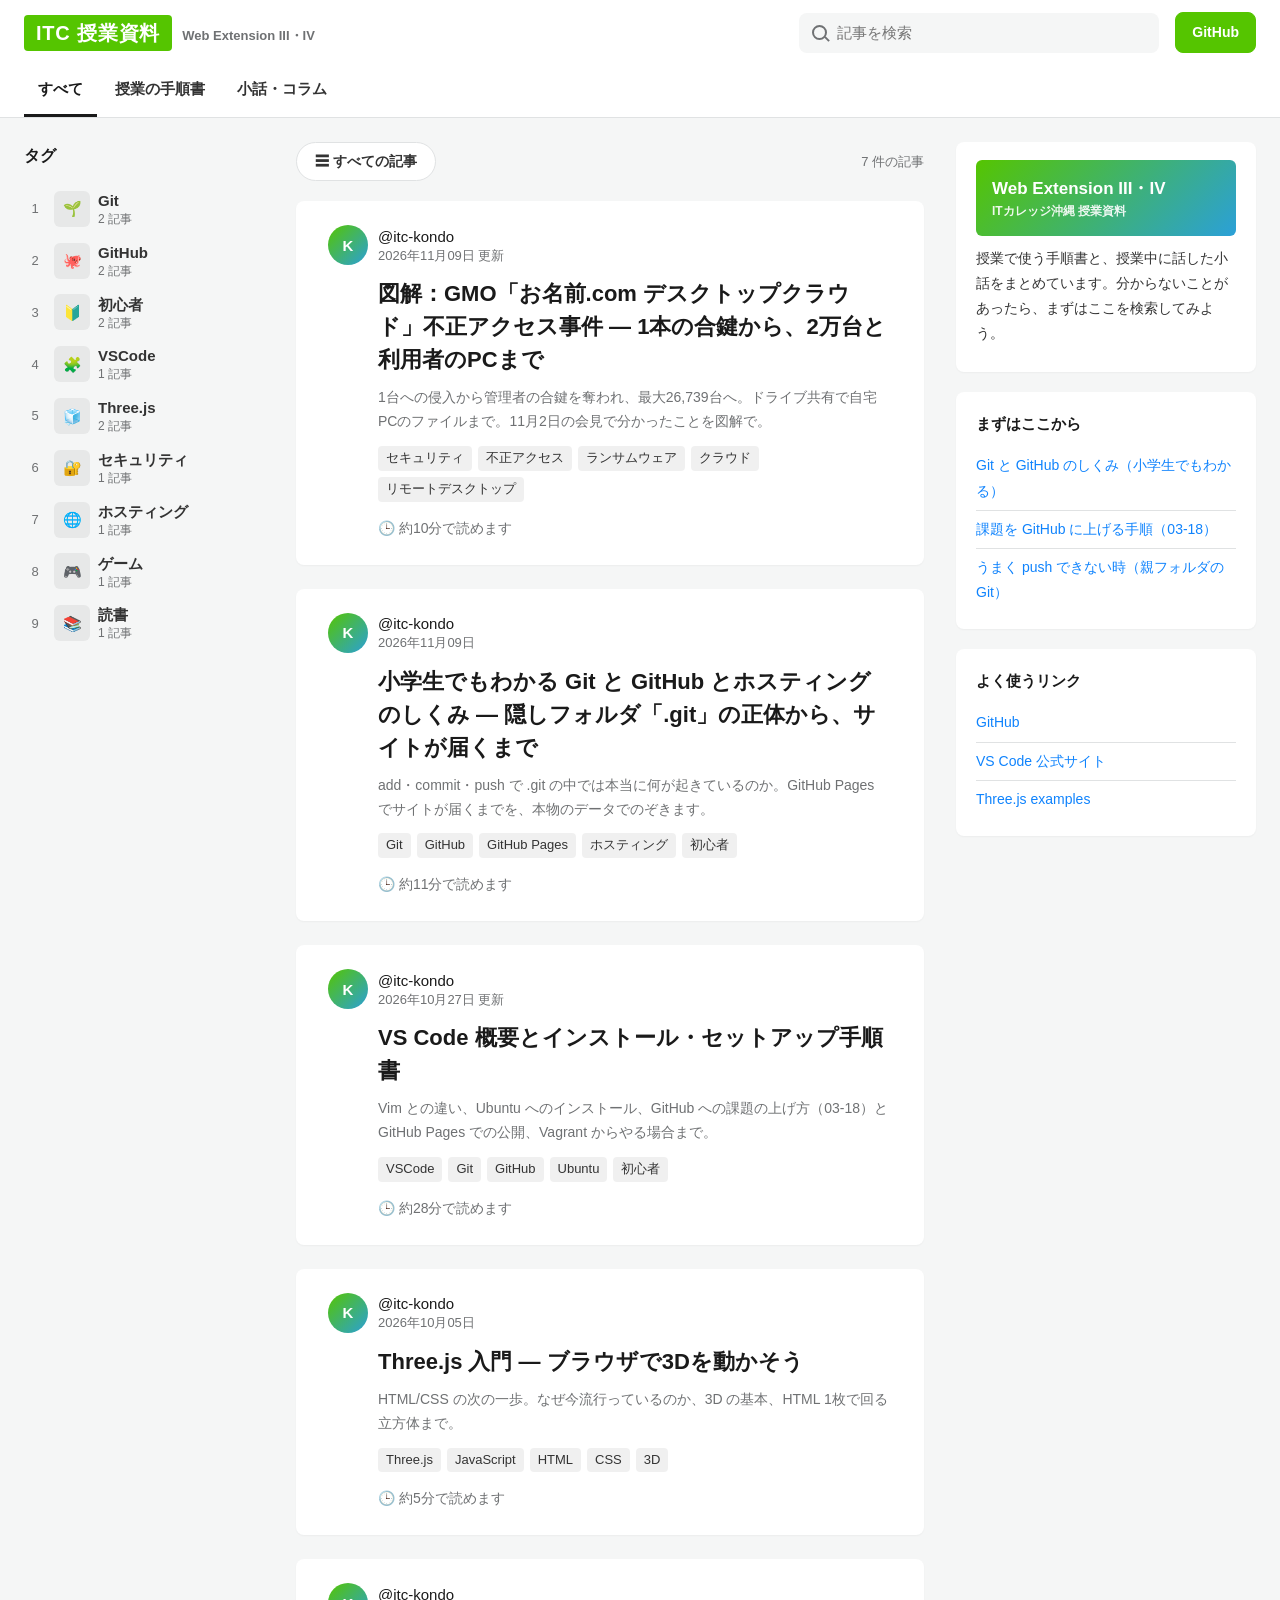
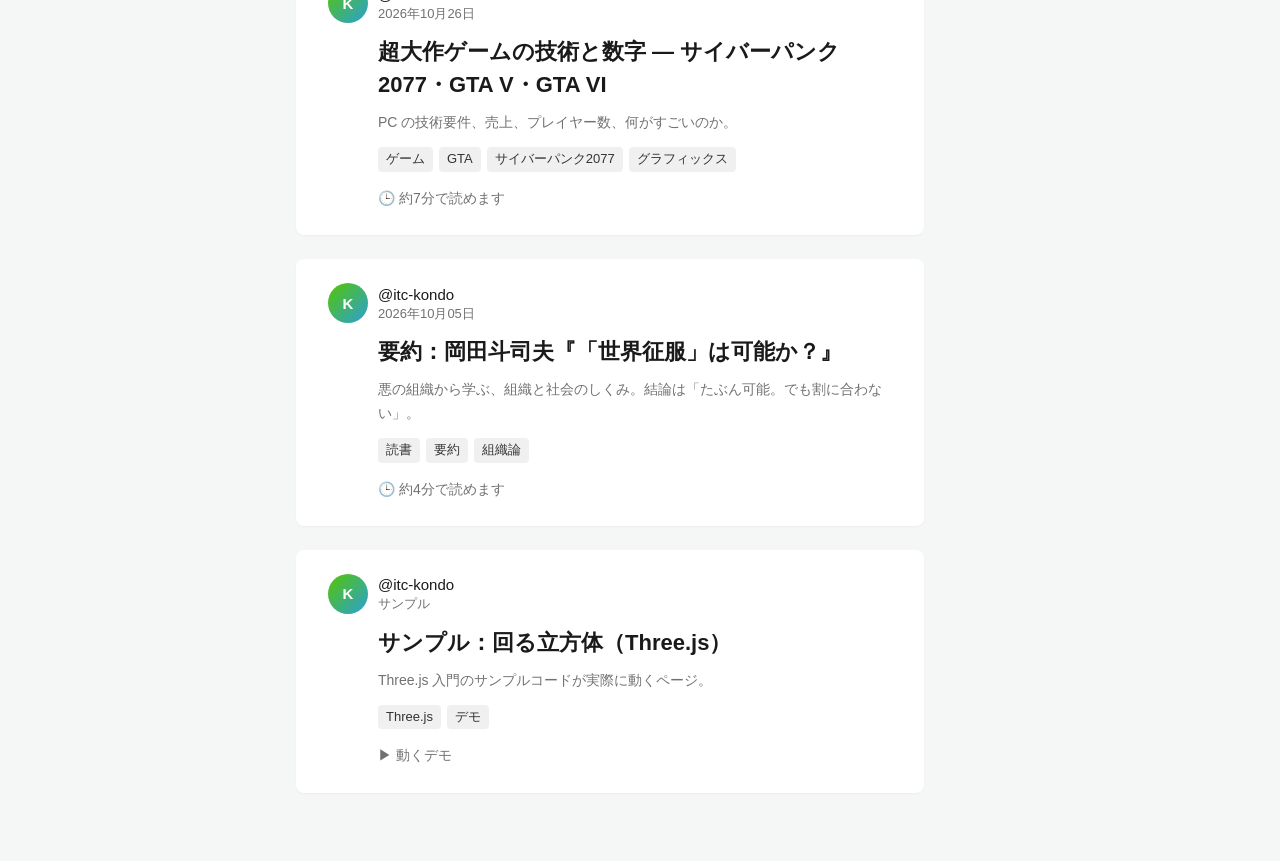
==== commit 58fc91a6: "授業資料: GMO お名前.com 不正アクセス事件を図解版に作り直し（11月2日の会見の内容を反映）" ====
--- a/index.html
+++ b/index.html
@@ -45,6 +45,13 @@
       <span class="feed-info"></span>
     </div>
     <ul class="feed">
+      <li class="feed-card" data-cat="column">
+        <div class="feed-user"><span class="avatar">K</span><div><div class="name">@itc-kondo</div><div class="date">2026年11月09日 更新</div></div></div>
+        <a class="feed-title" href="gmo-incident.html">図解：GMO「お名前.com デスクトップクラウド」不正アクセス事件 ― 1本の合鍵から、2万台と利用者のPCまで</a>
+        <p class="feed-desc">1台への侵入から管理者の合鍵を奪われ、最大26,739台へ。ドライブ共有で自宅PCのファイルまで。11月2日の会見で分かったことを図解で。</p>
+        <ul class="tags"><li>セキュリティ</li><li>不正アクセス</li><li>ランサムウェア</li><li>クラウド</li><li>リモートデスクトップ</li></ul>
+        <div class="feed-foot"><span class="read">🕒 約10分で読めます</span></div>
+      </li>
       <li class="feed-card" data-cat="class">
         <div class="feed-user"><span class="avatar">K</span><div><div class="name">@itc-kondo</div><div class="date">2026年11月09日</div></div></div>
         <a class="feed-title" href="git-basics.html">小学生でもわかる Git と GitHub とホスティングのしくみ ― 隠しフォルダ「.git」の正体から、サイトが届くまで</a>
@@ -66,13 +73,7 @@
         <ul class="tags"><li>Three.js</li><li>JavaScript</li><li>HTML</li><li>CSS</li><li>3D</li></ul>
         <div class="feed-foot"><span class="read">🕒 約5分で読めます</span></div>
       </li>
-      <li class="feed-card" data-cat="column">
-        <div class="feed-user"><span class="avatar">K</span><div><div class="name">@itc-kondo</div><div class="date">2026年10月26日</div></div></div>
-        <a class="feed-title" href="gmo-incident.html">GMO「お名前.com デスクトップクラウド」不正アクセス事件 ― 技術的に何が起きたのか</a>
-        <p class="feed-desc">サーバーに保存したパスワードが盗まれ、口座が操作されるまでの流れと、Web 制作で気をつけること。</p>
-        <ul class="tags"><li>セキュリティ</li><li>不正アクセス</li><li>ランサムウェア</li><li>クラウド</li></ul>
-        <div class="feed-foot"><span class="read">🕒 約7分で読めます</span></div>
-      </li>
+      
       <li class="feed-card" data-cat="column">
         <div class="feed-user"><span class="avatar">K</span><div><div class="name">@itc-kondo</div><div class="date">2026年10月26日</div></div></div>
         <a class="feed-title" href="games.html">超大作ゲームの技術と数字 ― サイバーパンク2077・GTA V・GTA VI</a>
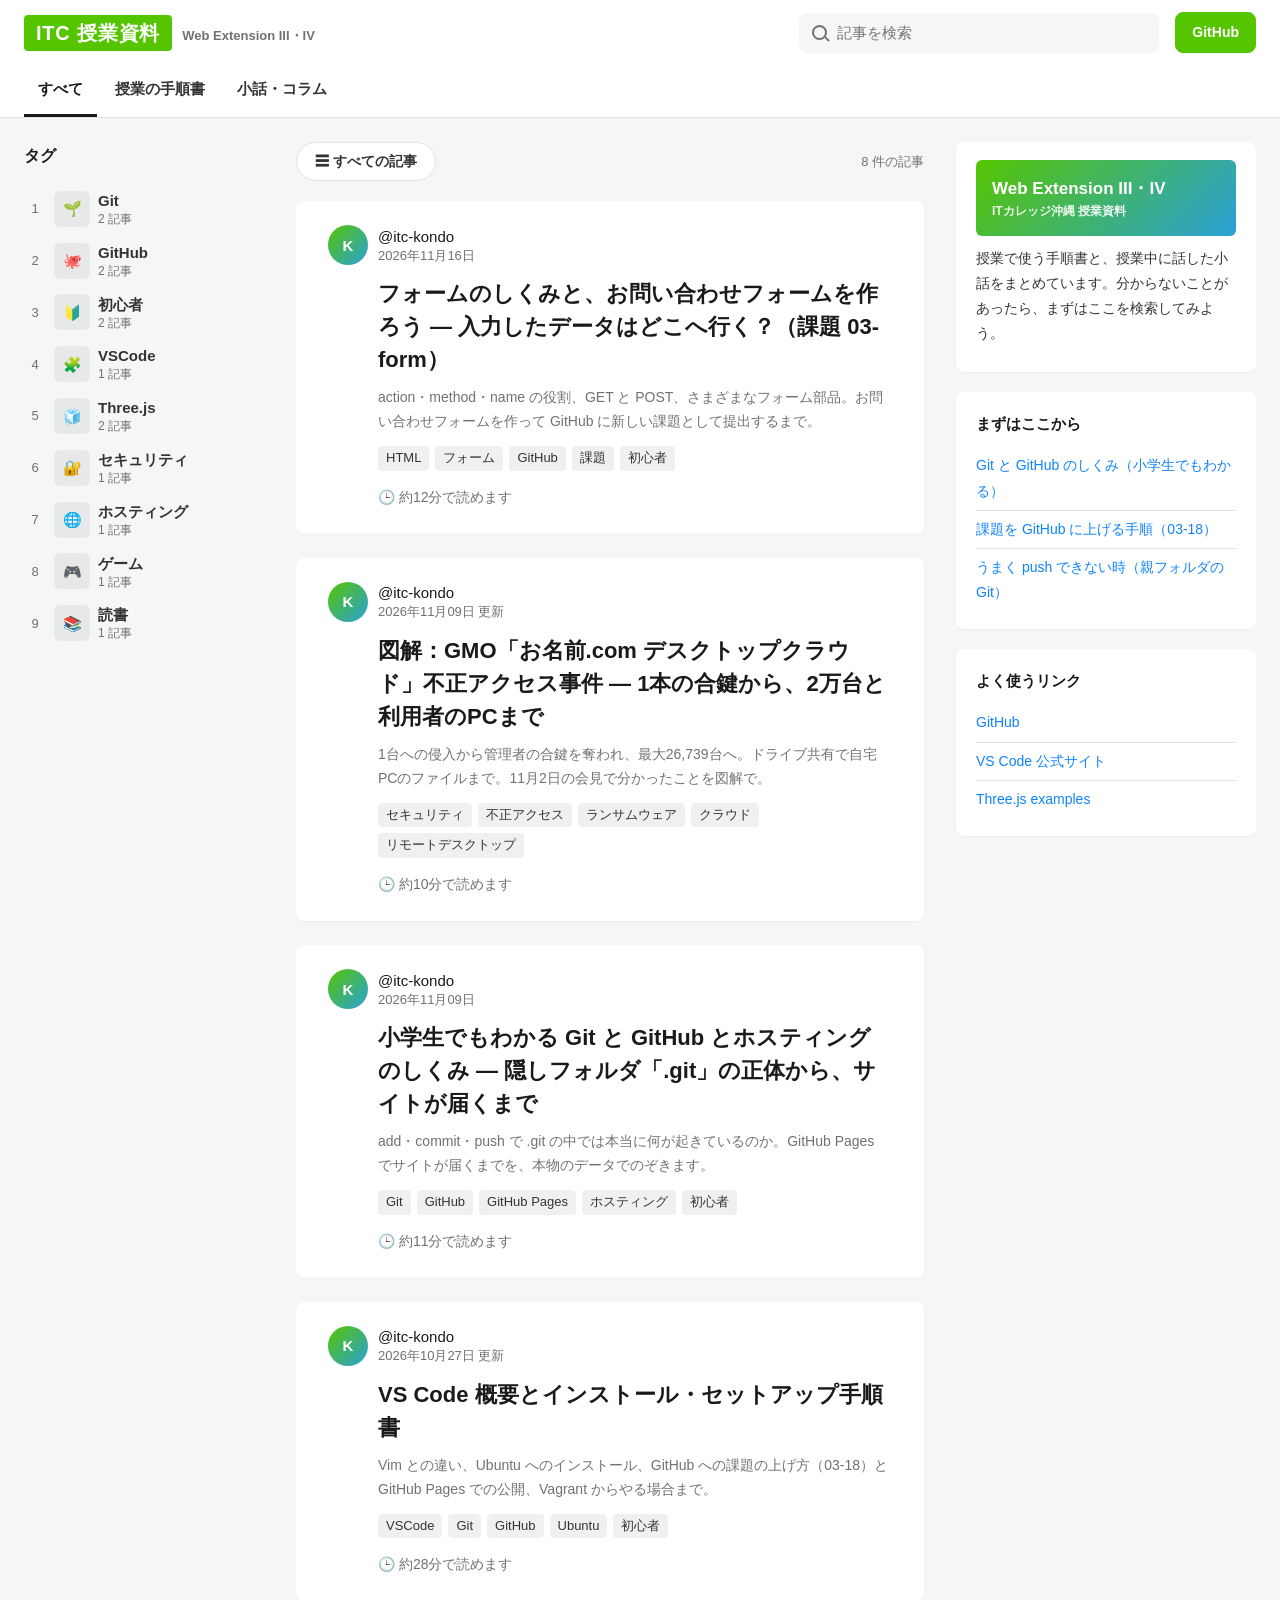
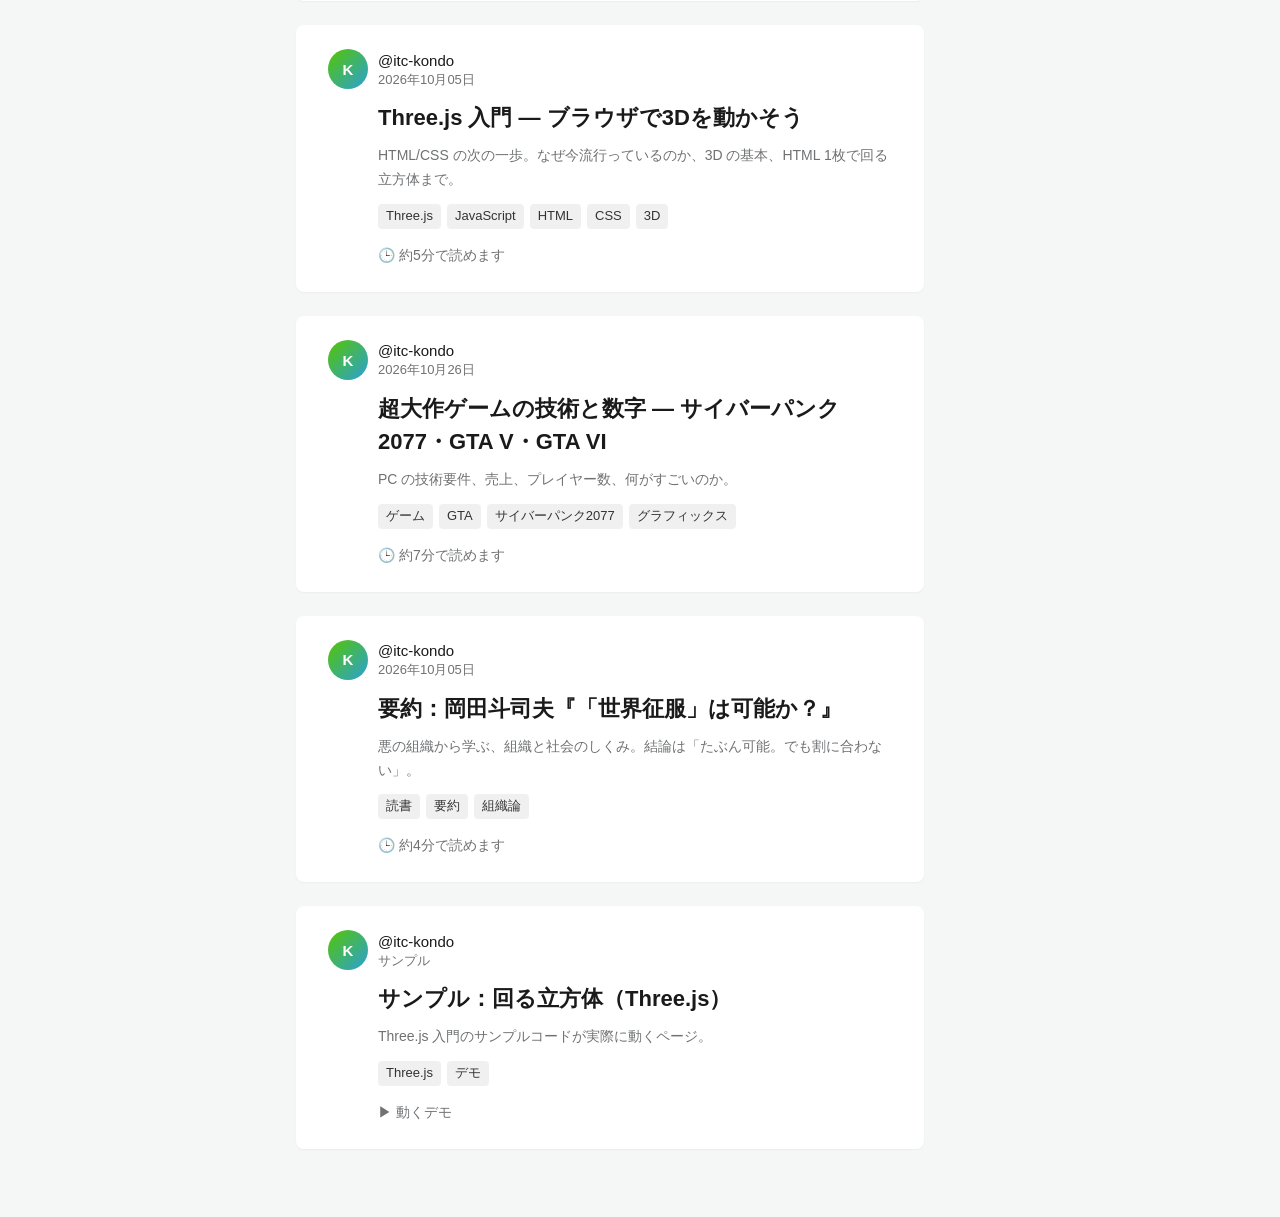
==== commit e95d24d5: "授業資料: フォームのしくみと、お問い合わせフォームを作ろう（課題 03-form）を追加" ====
--- a/index.html
+++ b/index.html
@@ -45,6 +45,13 @@
       <span class="feed-info"></span>
     </div>
     <ul class="feed">
+      <li class="feed-card" data-cat="class">
+        <div class="feed-user"><span class="avatar">K</span><div><div class="name">@itc-kondo</div><div class="date">2026年11月16日</div></div></div>
+        <a class="feed-title" href="form-basics.html">フォームのしくみと、お問い合わせフォームを作ろう ― 入力したデータはどこへ行く？（課題 03-form）</a>
+        <p class="feed-desc">action・method・name の役割、GET と POST、さまざまなフォーム部品。お問い合わせフォームを作って GitHub に新しい課題として提出するまで。</p>
+        <ul class="tags"><li>HTML</li><li>フォーム</li><li>GitHub</li><li>課題</li><li>初心者</li></ul>
+        <div class="feed-foot"><span class="read">🕒 約12分で読めます</span></div>
+      </li>
       <li class="feed-card" data-cat="column">
         <div class="feed-user"><span class="avatar">K</span><div><div class="name">@itc-kondo</div><div class="date">2026年11月09日 更新</div></div></div>
         <a class="feed-title" href="gmo-incident.html">図解：GMO「お名前.com デスクトップクラウド」不正アクセス事件 ― 1本の合鍵から、2万台と利用者のPCまで</a>
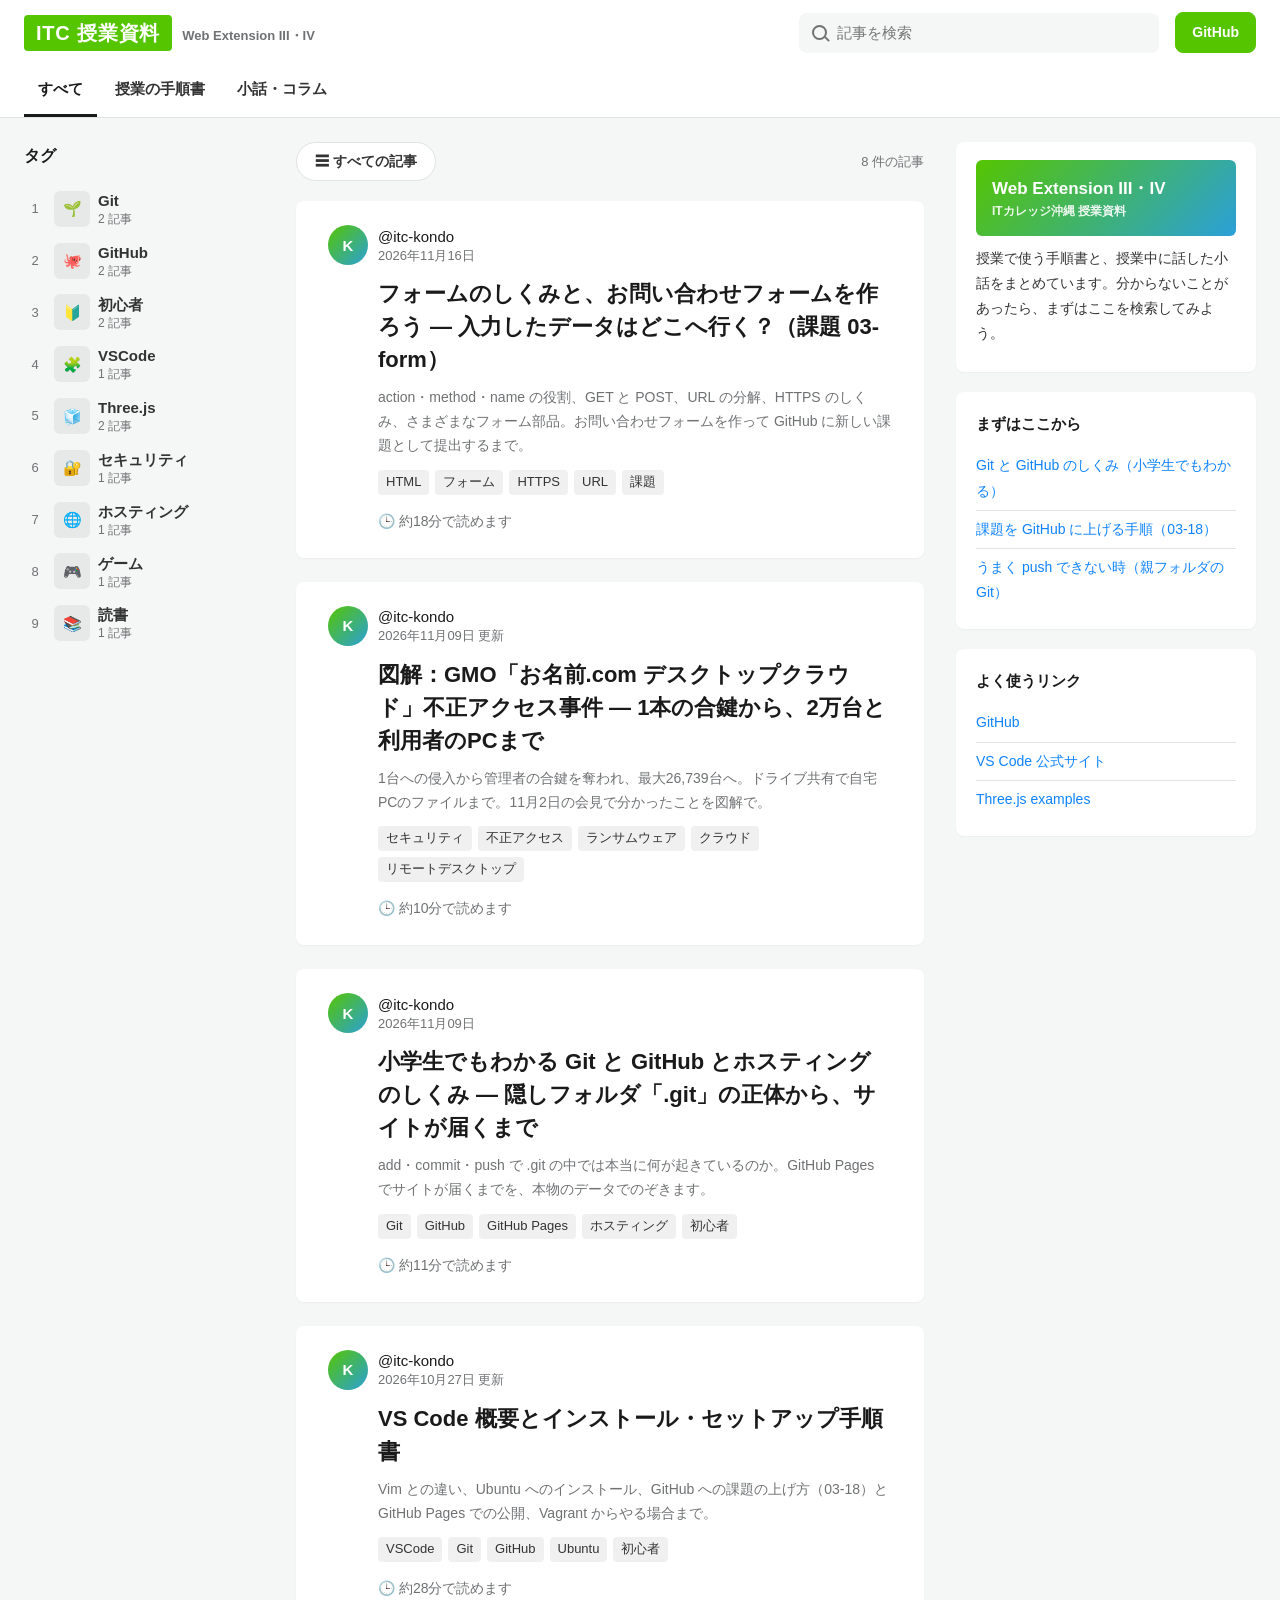
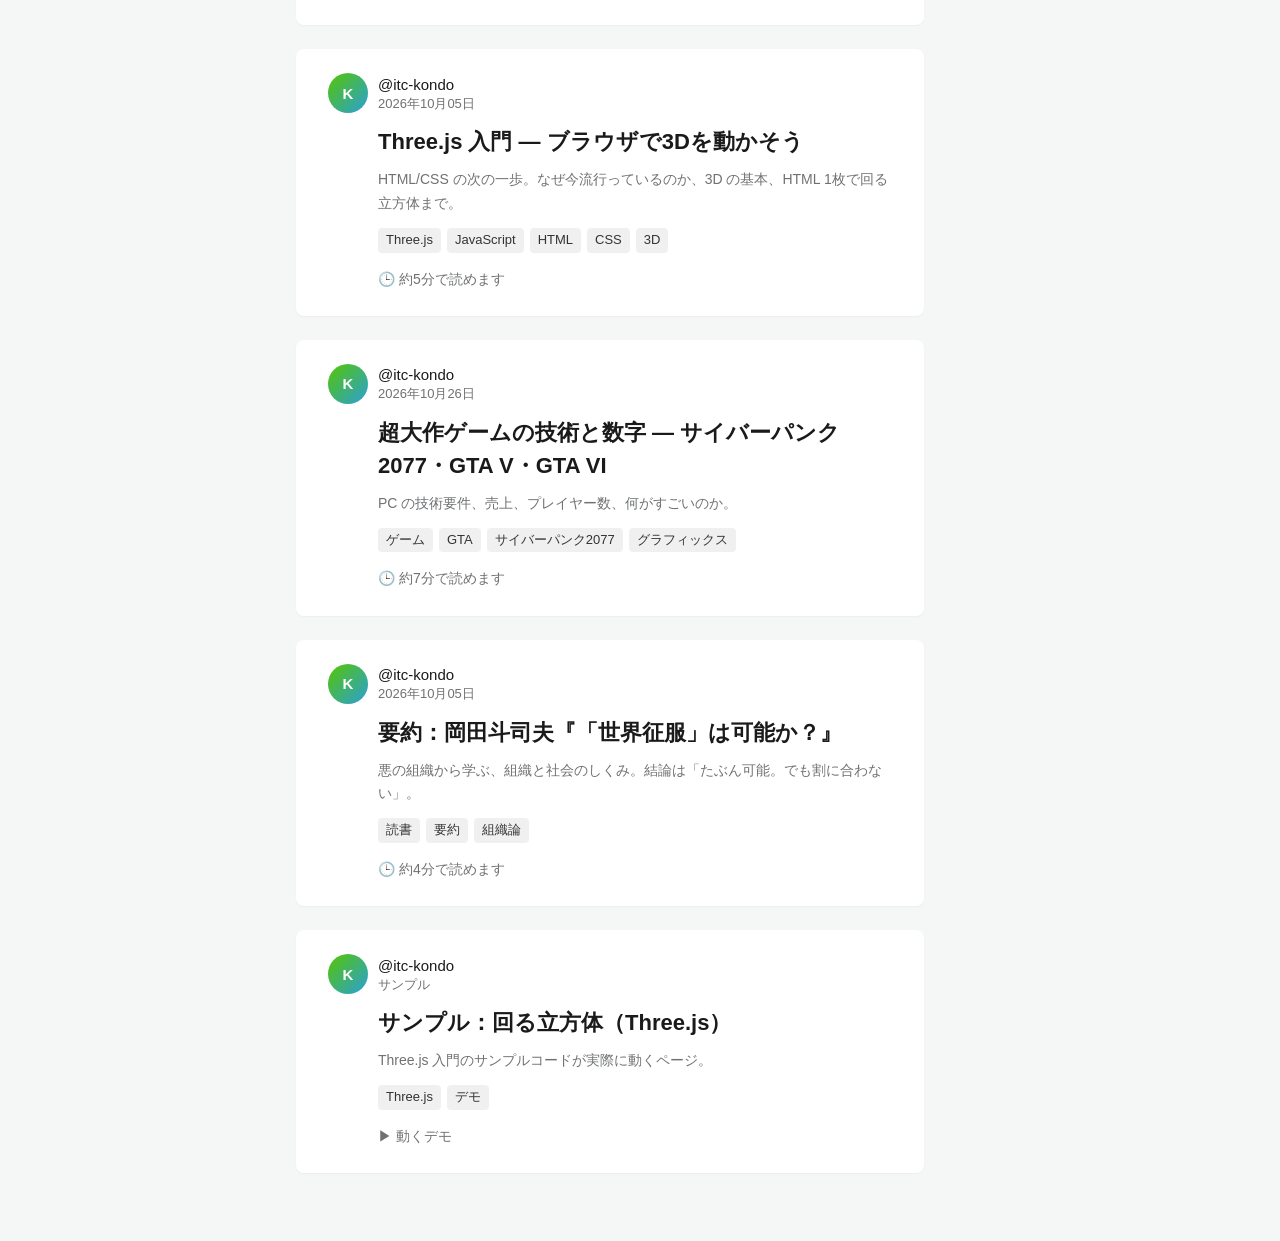
==== commit 80a9bee2: "授業資料: フォームの資料に URL の分解と HTTPS の章を追加 Co-Authored-By: Claude Opus 5.5 <noreply@anthropic.com>" ====
--- a/index.html
+++ b/index.html
@@ -48,9 +48,9 @@
       <li class="feed-card" data-cat="class">
         <div class="feed-user"><span class="avatar">K</span><div><div class="name">@itc-kondo</div><div class="date">2026年11月16日</div></div></div>
         <a class="feed-title" href="form-basics.html">フォームのしくみと、お問い合わせフォームを作ろう ― 入力したデータはどこへ行く？（課題 03-form）</a>
-        <p class="feed-desc">action・method・name の役割、GET と POST、さまざまなフォーム部品。お問い合わせフォームを作って GitHub に新しい課題として提出するまで。</p>
-        <ul class="tags"><li>HTML</li><li>フォーム</li><li>GitHub</li><li>課題</li><li>初心者</li></ul>
-        <div class="feed-foot"><span class="read">🕒 約12分で読めます</span></div>
+        <p class="feed-desc">action・method・name の役割、GET と POST、URL の分解、HTTPS のしくみ、さまざまなフォーム部品。お問い合わせフォームを作って GitHub に新しい課題として提出するまで。</p>
+        <ul class="tags"><li>HTML</li><li>フォーム</li><li>HTTPS</li><li>URL</li><li>課題</li></ul>
+        <div class="feed-foot"><span class="read">🕒 約18分で読めます</span></div>
       </li>
       <li class="feed-card" data-cat="column">
         <div class="feed-user"><span class="avatar">K</span><div><div class="name">@itc-kondo</div><div class="date">2026年11月09日 更新</div></div></div>
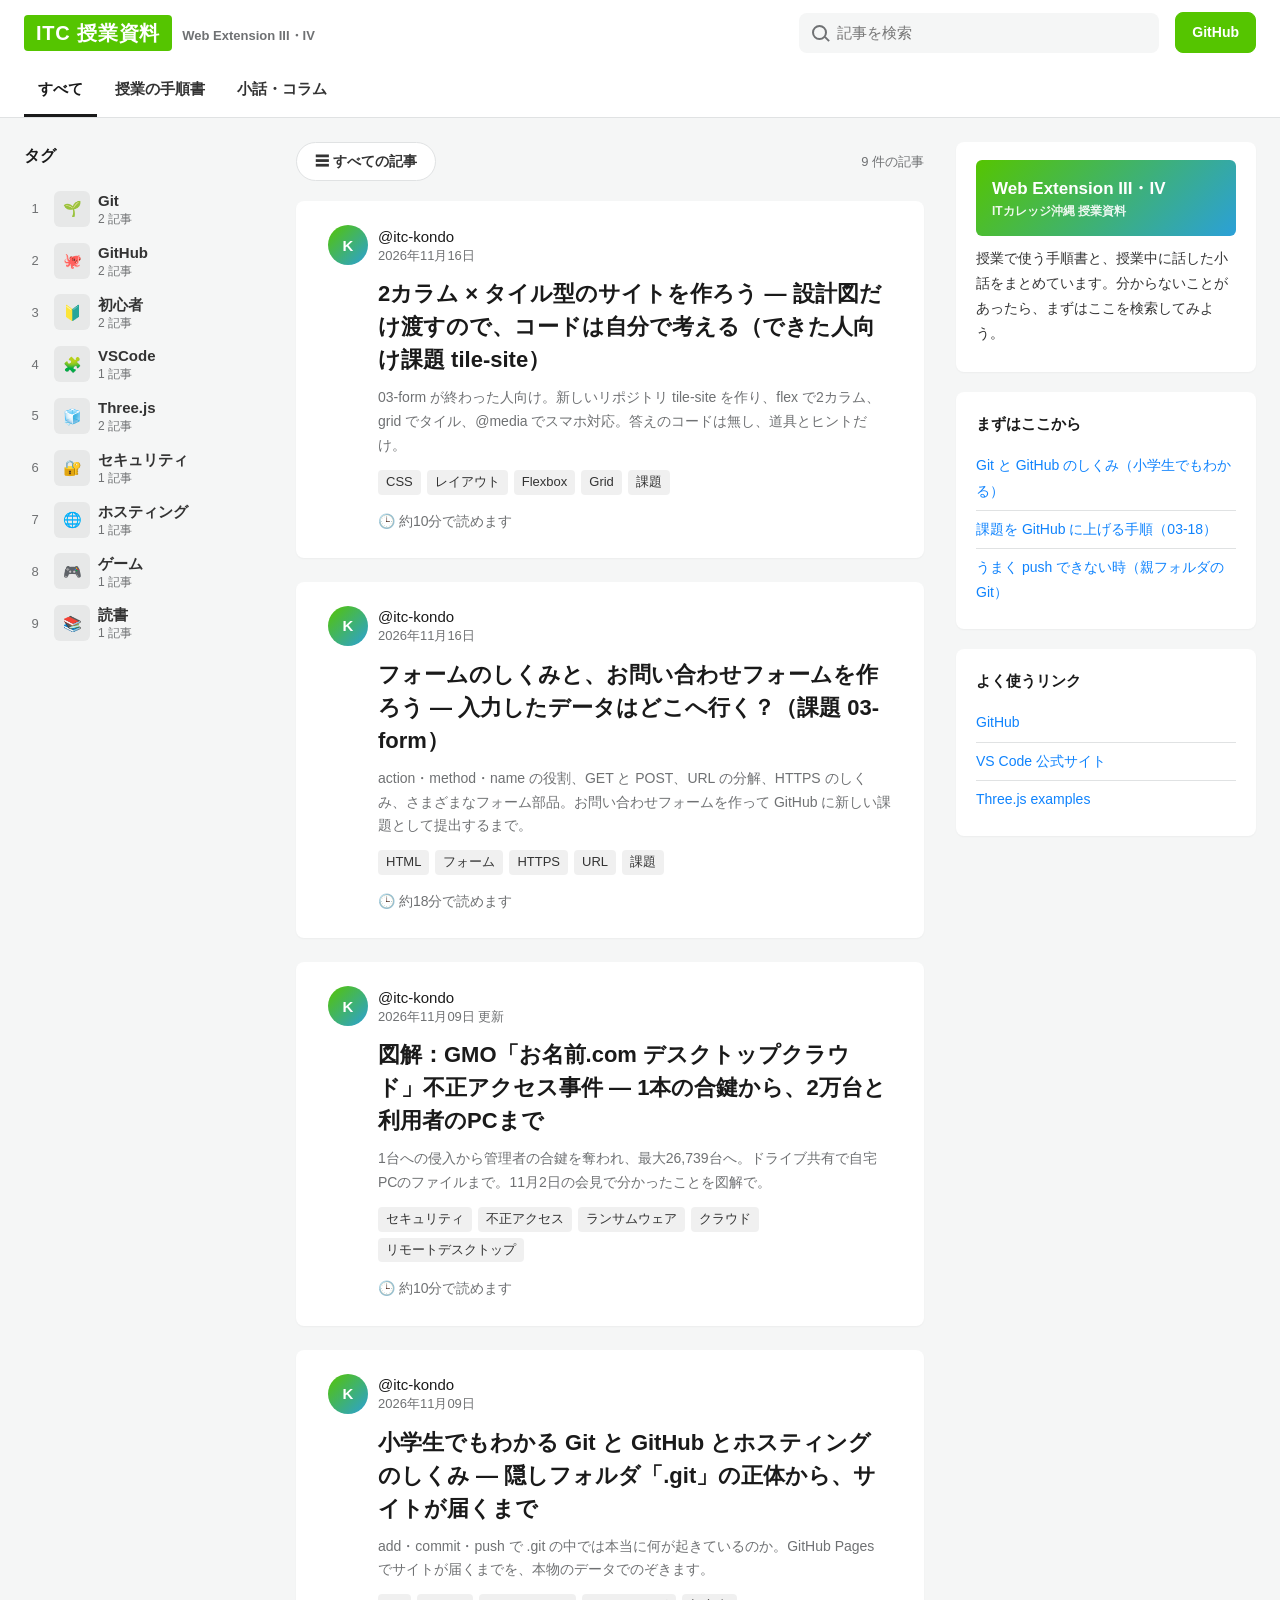
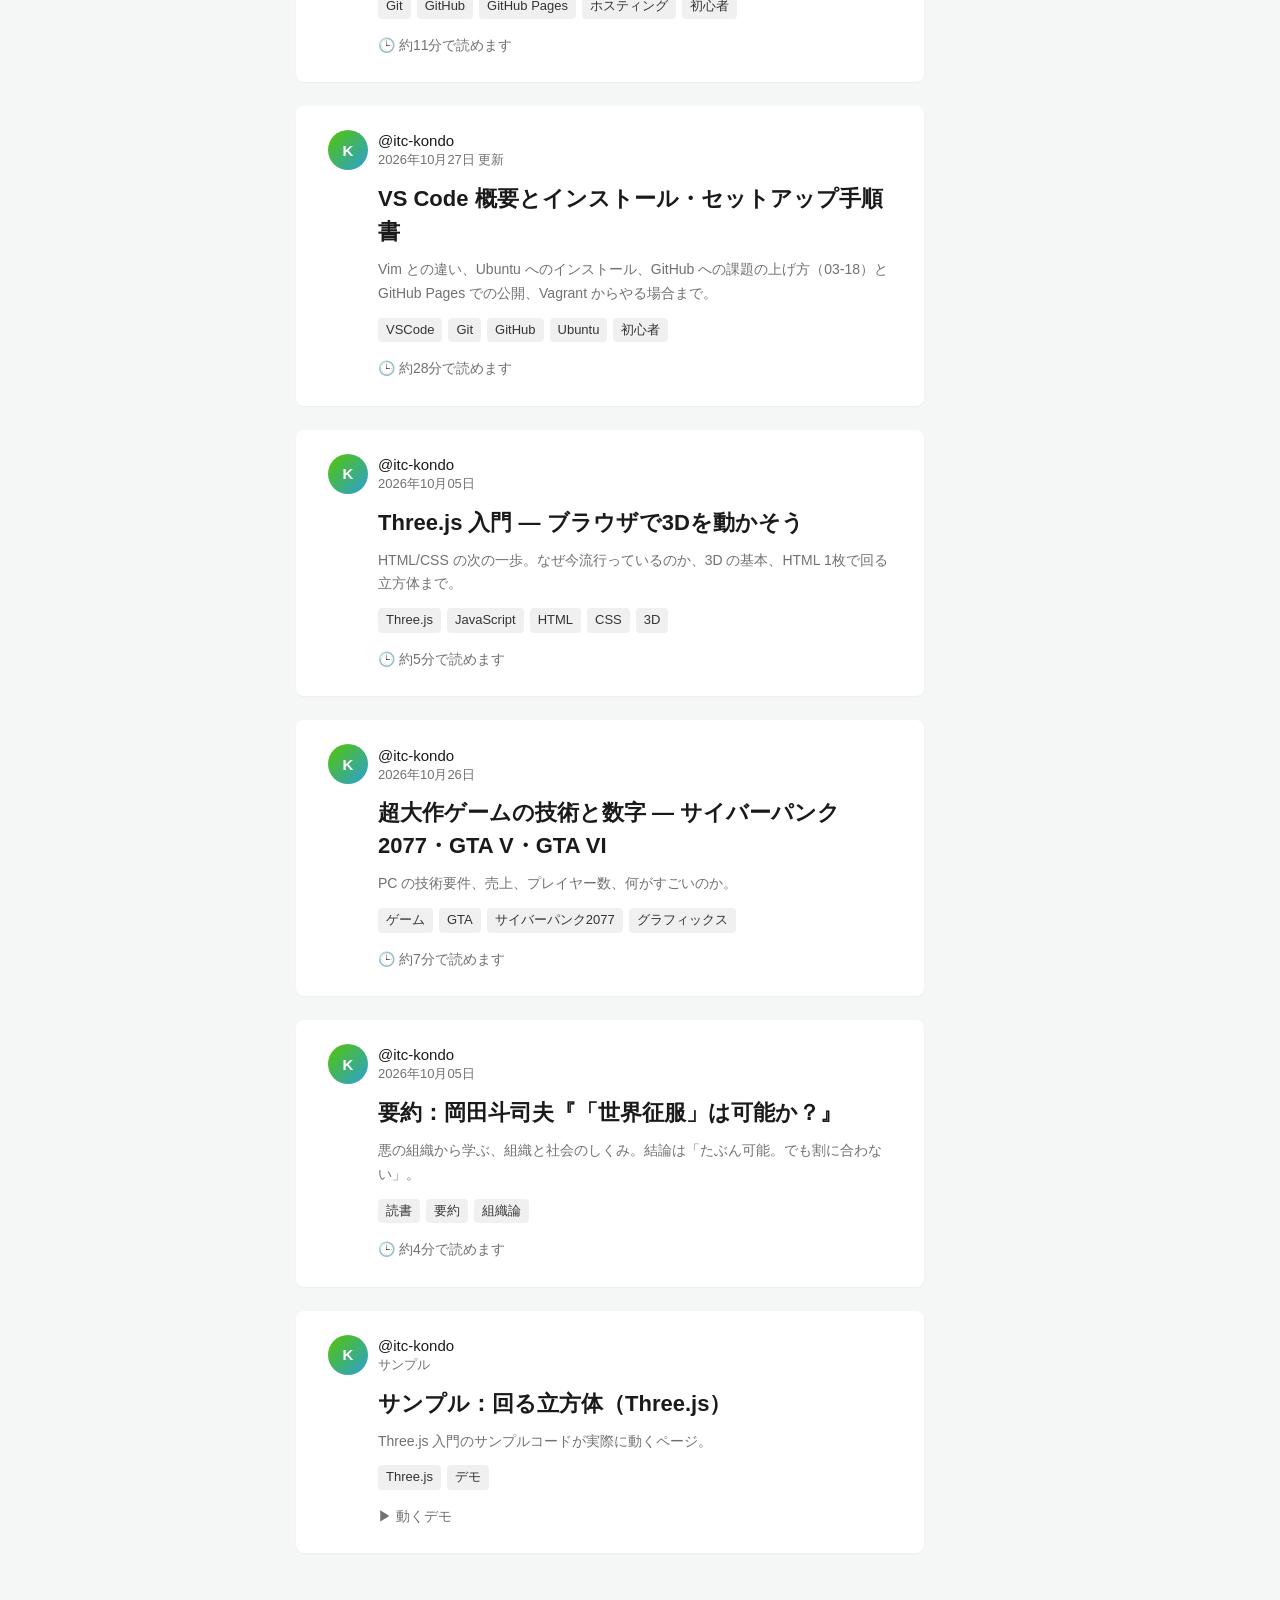
==== commit 9207185f: "授業資料: できた人向け課題「2カラム × タイル型のサイト（tile-site）」を追加 Co-Authored-By: Claude Opus 5.5 <noreply@anthropic.com" ====
--- a/index.html
+++ b/index.html
@@ -45,6 +45,13 @@
       <span class="feed-info"></span>
     </div>
     <ul class="feed">
+      <li class="feed-card" data-cat="class">
+        <div class="feed-user"><span class="avatar">K</span><div><div class="name">@itc-kondo</div><div class="date">2026年11月16日</div></div></div>
+        <a class="feed-title" href="tile-site.html">2カラム × タイル型のサイトを作ろう ― 設計図だけ渡すので、コードは自分で考える（できた人向け課題 tile-site）</a>
+        <p class="feed-desc">03-form が終わった人向け。新しいリポジトリ tile-site を作り、flex で2カラム、grid でタイル、@media でスマホ対応。答えのコードは無し、道具とヒントだけ。</p>
+        <ul class="tags"><li>CSS</li><li>レイアウト</li><li>Flexbox</li><li>Grid</li><li>課題</li></ul>
+        <div class="feed-foot"><span class="read">🕒 約10分で読めます</span></div>
+      </li>
       <li class="feed-card" data-cat="class">
         <div class="feed-user"><span class="avatar">K</span><div><div class="name">@itc-kondo</div><div class="date">2026年11月16日</div></div></div>
         <a class="feed-title" href="form-basics.html">フォームのしくみと、お問い合わせフォームを作ろう ― 入力したデータはどこへ行く？（課題 03-form）</a>
--- a/style.css
+++ b/style.css
@@ -332,6 +332,16 @@
 main h3 { font-size: 1.3em; line-height: 1.4; margin: 2em 0 0.6em; color: var(--text-strong); }
 main h4 { font-size: 1.1em; margin: 1.6em 0 0.4em; }
 h2, h3, h4 { scroll-margin-top: 16px; }
+kbd {
+  font-family: ui-monospace, SFMono-Regular, Menlo, monospace;
+  font-size: 0.85em;
+  padding: 0.1em 0.45em;
+  border: 1px solid var(--line);
+  border-bottom-width: 2px;
+  border-radius: 4px;
+  background: var(--bg, #fff);
+  white-space: nowrap;
+}
 p { margin: 0 0 1.2em; }
 ul, ol { padding-left: 1.6em; margin: 0 0 1.2em; }
 li { margin: 0.25em 0; }
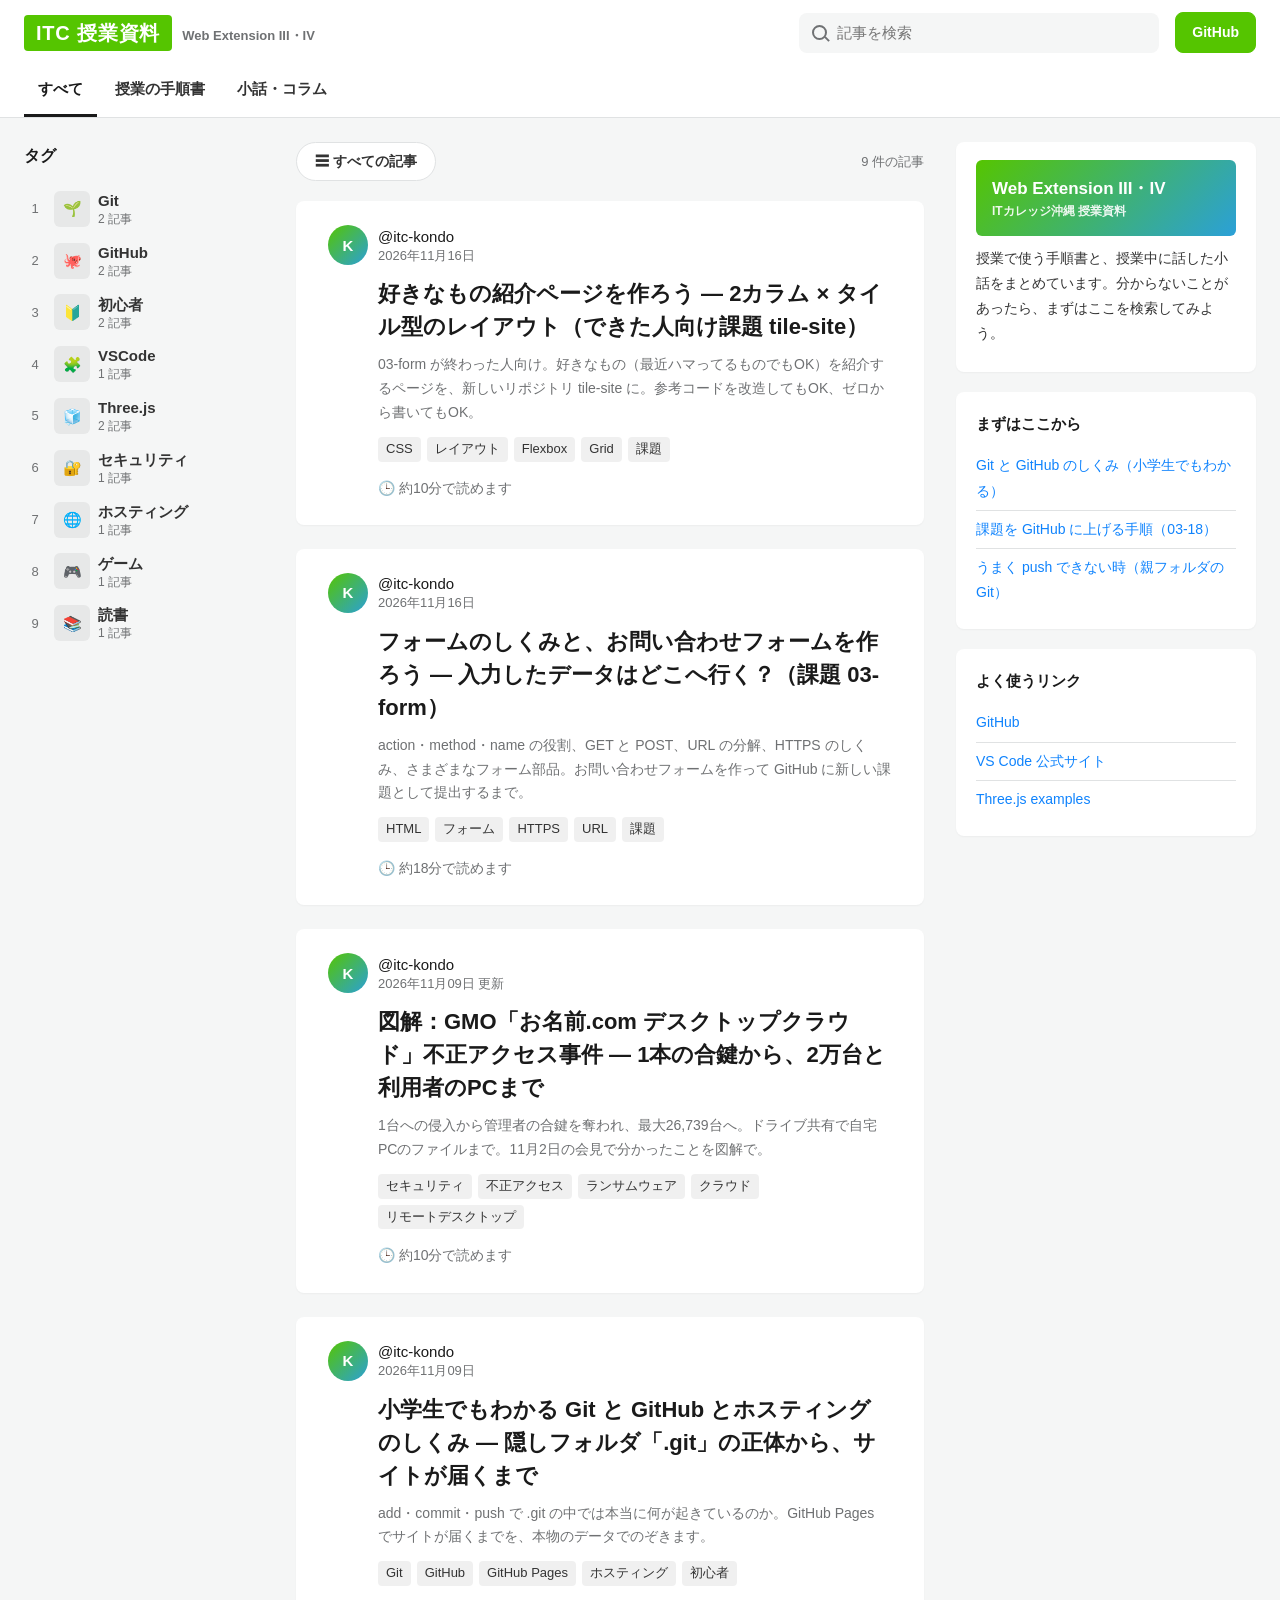
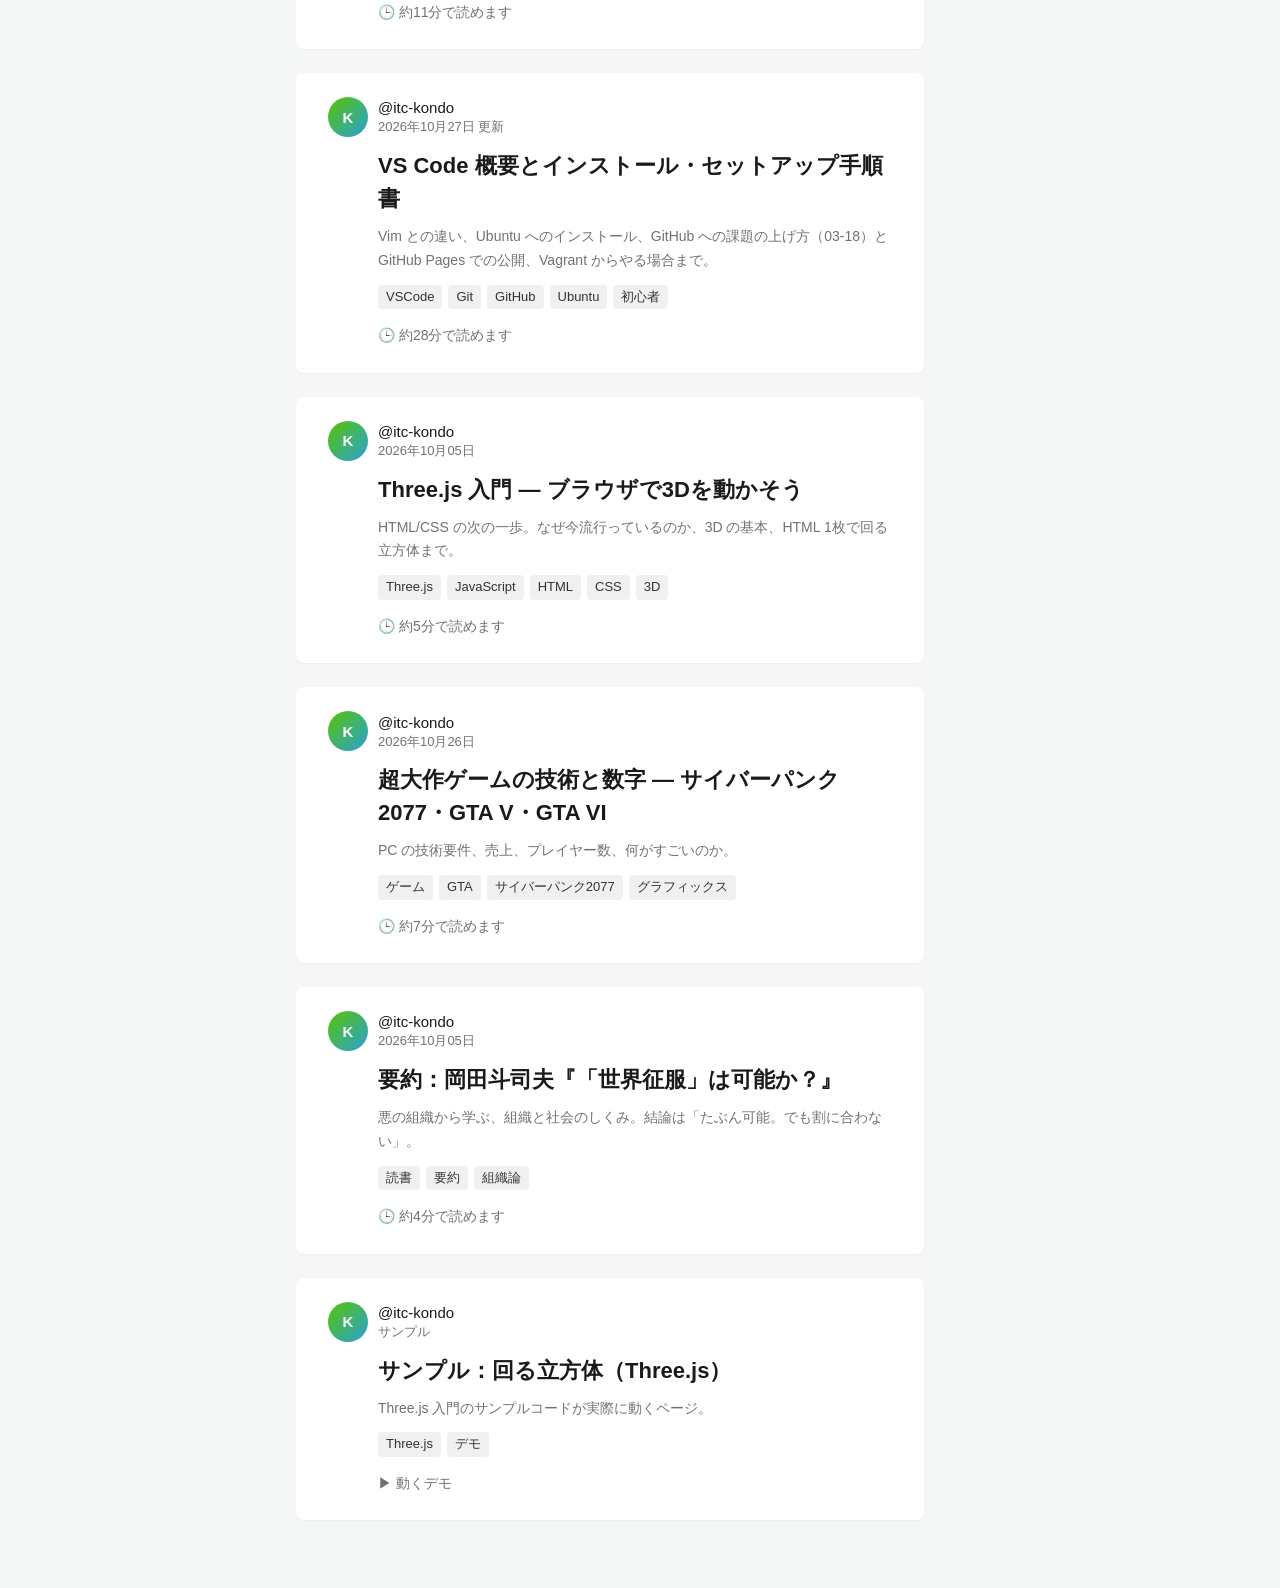
==== commit 4937dc53: "授業資料: tile-site を「好きなもの紹介ページ」に。参考コードと改造ポイント、ゼロからコースを追加 Co-Authored-By: Claude Opus 5.5 <noreply@anth" ====
--- a/index.html
+++ b/index.html
@@ -47,8 +47,8 @@
     <ul class="feed">
       <li class="feed-card" data-cat="class">
         <div class="feed-user"><span class="avatar">K</span><div><div class="name">@itc-kondo</div><div class="date">2026年11月16日</div></div></div>
-        <a class="feed-title" href="tile-site.html">2カラム × タイル型のサイトを作ろう ― 設計図だけ渡すので、コードは自分で考える（できた人向け課題 tile-site）</a>
-        <p class="feed-desc">03-form が終わった人向け。新しいリポジトリ tile-site を作り、flex で2カラム、grid でタイル、@media でスマホ対応。答えのコードは無し、道具とヒントだけ。</p>
+        <a class="feed-title" href="tile-site.html">好きなもの紹介ページを作ろう ― 2カラム × タイル型のレイアウト（できた人向け課題 tile-site）</a>
+        <p class="feed-desc">03-form が終わった人向け。好きなもの（最近ハマってるものでもOK）を紹介するページを、新しいリポジトリ tile-site に。参考コードを改造してもOK、ゼロから書いてもOK。</p>
         <ul class="tags"><li>CSS</li><li>レイアウト</li><li>Flexbox</li><li>Grid</li><li>課題</li></ul>
         <div class="feed-foot"><span class="read">🕒 約10分で読めます</span></div>
       </li>
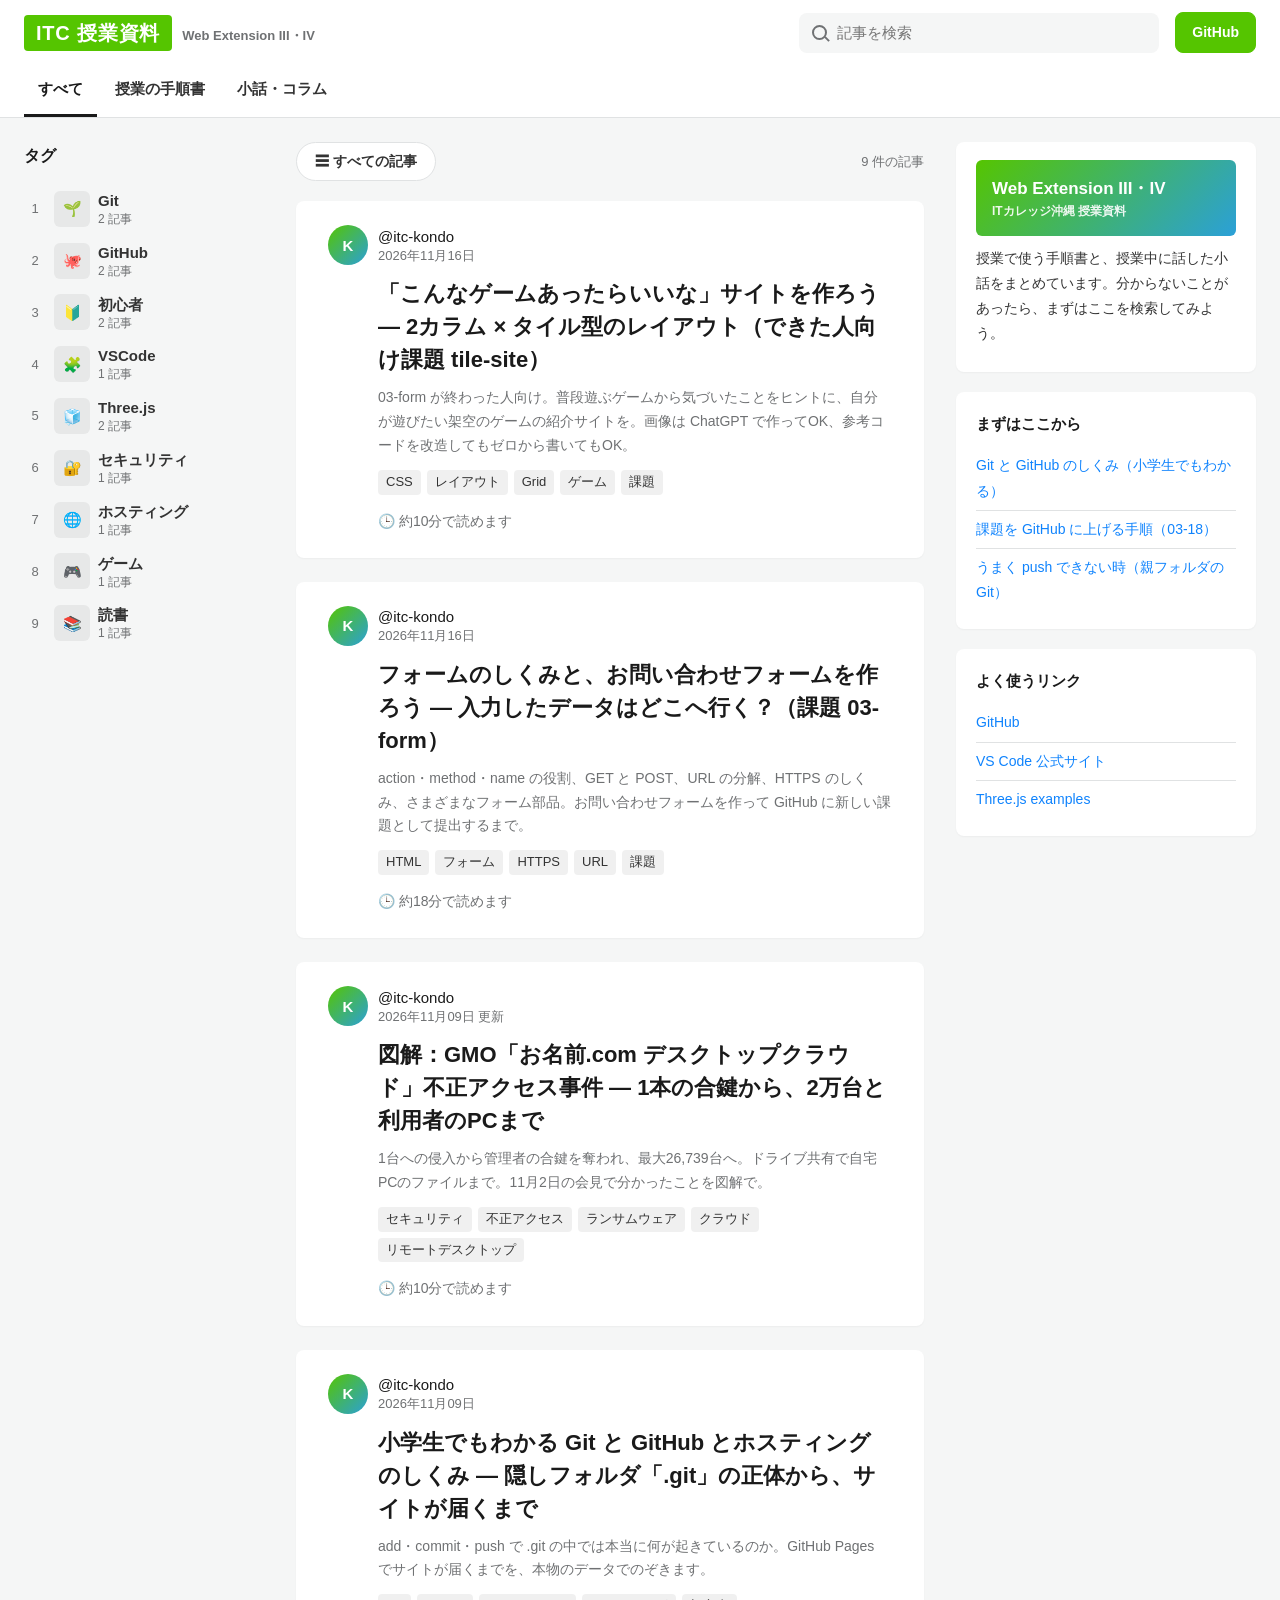
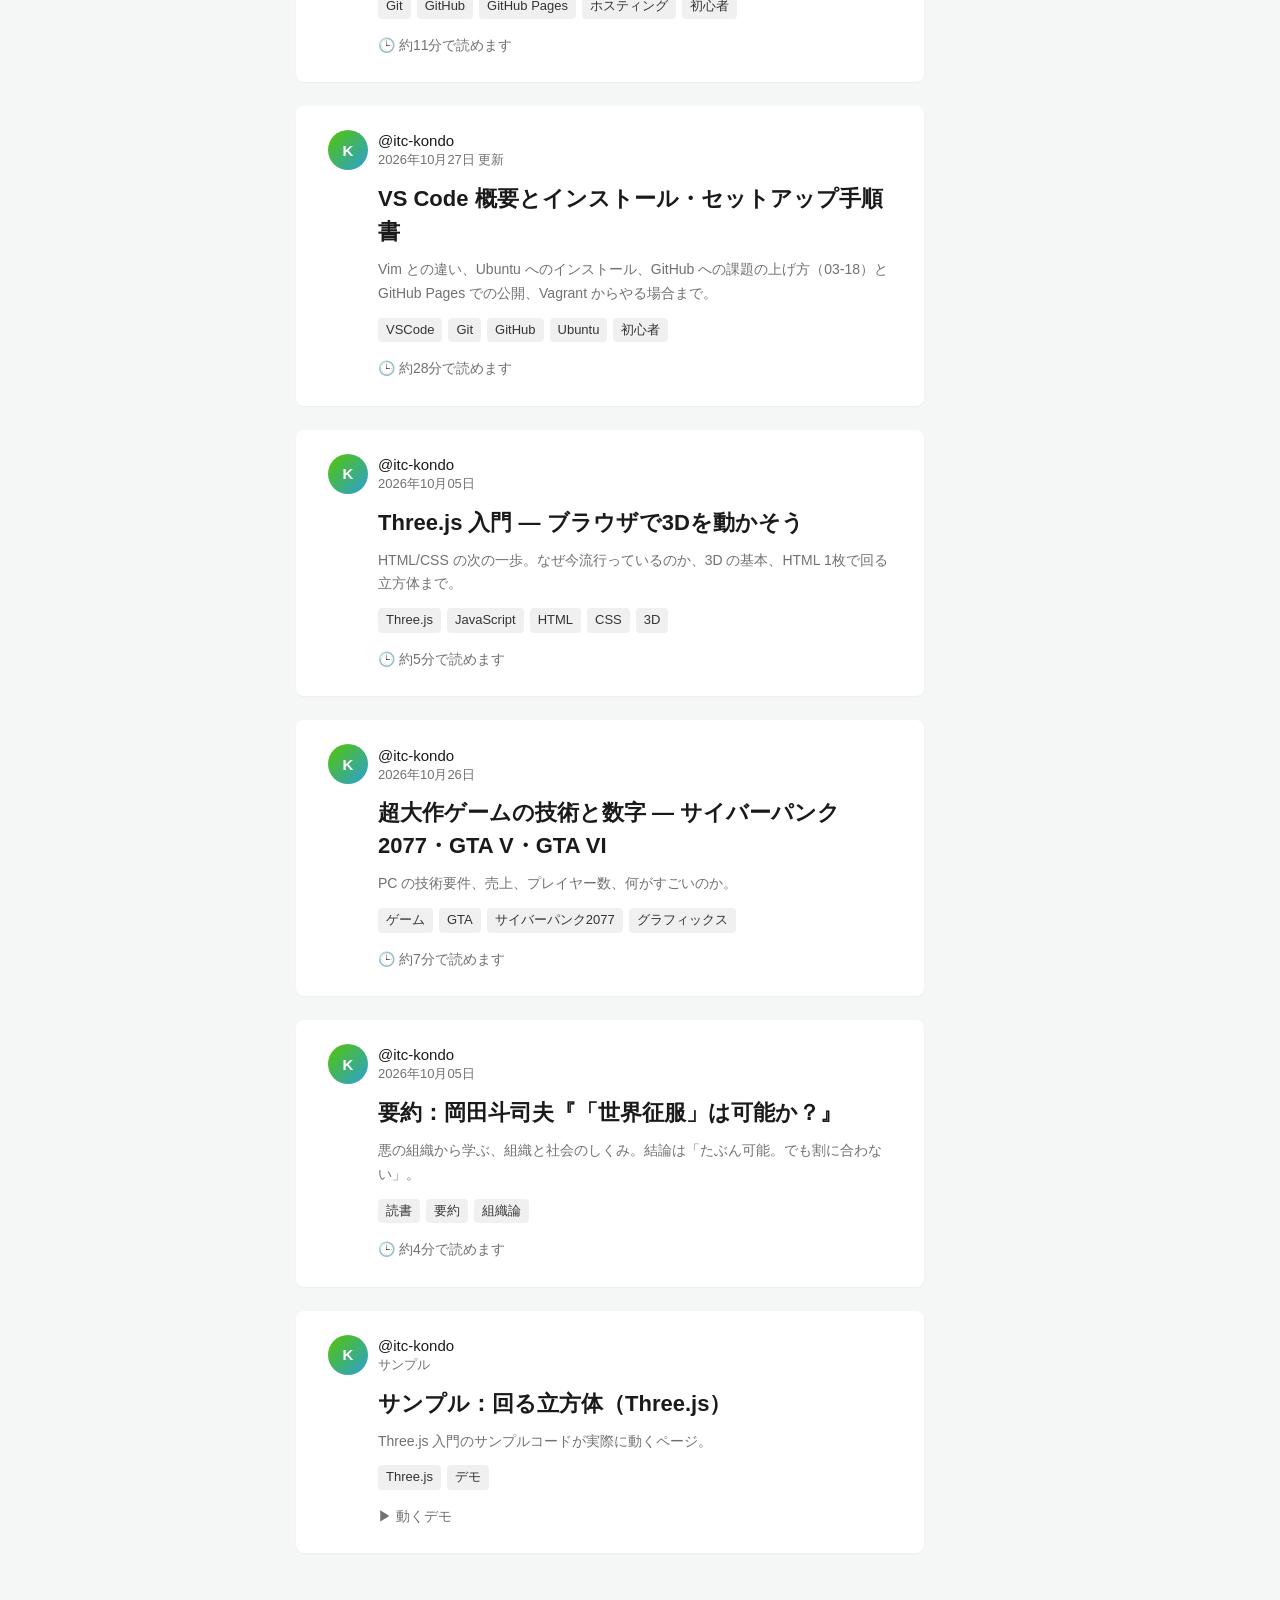
==== commit 9dbc42a1: "授業資料: tile-site のテーマを「こんなゲームあったらいいな」サイトに変更（見本と ChatGPT の画像の作り方） Co-Authored-By: Claude Opus 5.5 <nor" ====
--- a/index.html
+++ b/index.html
@@ -47,9 +47,9 @@
     <ul class="feed">
       <li class="feed-card" data-cat="class">
         <div class="feed-user"><span class="avatar">K</span><div><div class="name">@itc-kondo</div><div class="date">2026年11月16日</div></div></div>
-        <a class="feed-title" href="tile-site.html">好きなもの紹介ページを作ろう ― 2カラム × タイル型のレイアウト（できた人向け課題 tile-site）</a>
-        <p class="feed-desc">03-form が終わった人向け。好きなもの（最近ハマってるものでもOK）を紹介するページを、新しいリポジトリ tile-site に。参考コードを改造してもOK、ゼロから書いてもOK。</p>
-        <ul class="tags"><li>CSS</li><li>レイアウト</li><li>Flexbox</li><li>Grid</li><li>課題</li></ul>
+        <a class="feed-title" href="tile-site.html">「こんなゲームあったらいいな」サイトを作ろう ― 2カラム × タイル型のレイアウト（できた人向け課題 tile-site）</a>
+        <p class="feed-desc">03-form が終わった人向け。普段遊ぶゲームから気づいたことをヒントに、自分が遊びたい架空のゲームの紹介サイトを。画像は ChatGPT で作ってOK、参考コードを改造してもゼロから書いてもOK。</p>
+        <ul class="tags"><li>CSS</li><li>レイアウト</li><li>Grid</li><li>ゲーム</li><li>課題</li></ul>
         <div class="feed-foot"><span class="read">🕒 約10分で読めます</span></div>
       </li>
       <li class="feed-card" data-cat="class">
